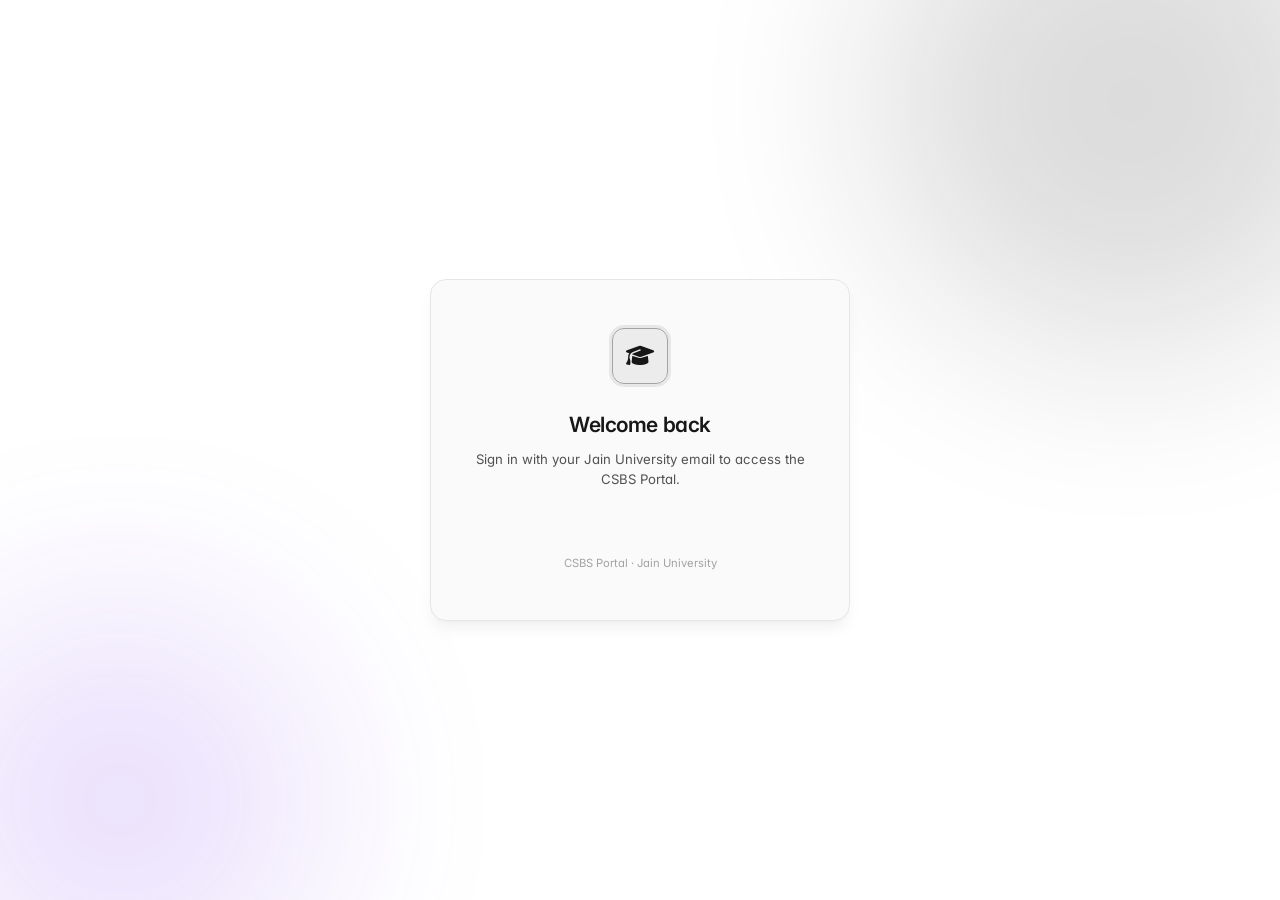
==== admin.html @ 151c1e74 "Initial commit: CSBS Portal with Sem 1, 2, 3 courses, credits, CA/internals, mark-as-done, admin pan" ====
<!DOCTYPE html>
<html lang="en" data-theme="light">
<head>
    <meta charset="UTF-8">
    <meta name="viewport" content="width=device-width, initial-scale=1.0">
    <title>Admin · CSBS Portal</title>
    <link rel="stylesheet" href="https://cdnjs.cloudflare.com/ajax/libs/font-awesome/6.4.0/css/all.min.css">
    <link href="https://fonts.googleapis.com/css2?family=Inter:wght@400;500;600;700&display=swap" rel="stylesheet">
    <link rel="icon" type="image/svg+xml" href="/static/favicon.svg">
    <link rel="stylesheet" href="/static/css/base.css">
    <link rel="stylesheet" href="/static/css/components.css">
    <script>
        if (localStorage.getItem('theme') === 'dark') document.documentElement.dataset.theme = 'dark';
    </script>
    <style>
        body { overflow: auto; background: var(--bg-0); }

        .admin-shell { display: flex; min-height: 100vh; }

        /* ── Sidebar ── */
        .a-side {
            width: 240px; flex-shrink: 0; background: var(--bg-1);
            border-right: 1px solid var(--border); padding: var(--sp-5);
            display: flex; flex-direction: column; position: sticky; top: 0; height: 100vh;
        }
        .a-brand { display: flex; align-items: center; gap: var(--sp-3); padding: var(--sp-2) var(--sp-3); margin-bottom: var(--sp-6); }
        .a-brand .logo { width: 34px; height: 34px; border-radius: var(--r-md); background: var(--accent); color: var(--bg-0);
            display: grid; place-items: center; font-size: .85rem; }
        .a-brand b { font-size: .95rem; letter-spacing: -.01em; }
        .a-nav { display: flex; flex-direction: column; gap: 2px; }
        .a-nav button {
            display: flex; align-items: center; gap: var(--sp-3); width: 100%; text-align: left;
            padding: var(--sp-3); border-radius: var(--r-sm); color: var(--text-2); font-size: .86rem; font-weight: 500;
            transition: all var(--dur-instant) var(--ease-out);
        }
        .a-nav button i { width: 18px; text-align: center; }
        .a-nav button:hover { background: var(--bg-2); color: var(--text-1); }
        .a-nav button.active { background: var(--accent); color: var(--bg-0); }
        .a-side-foot { margin-top: auto; padding-top: var(--sp-4); border-top: 1px solid var(--border); display: flex; flex-direction: column; gap: 2px; }
        .a-side-foot a, .a-side-foot button { display: flex; align-items: center; gap: var(--sp-3); padding: var(--sp-3); border-radius: var(--r-sm);
            color: var(--text-2); font-size: .82rem; font-weight: 500; width: 100%; text-align: left; transition: all var(--dur-instant); }
        .a-side-foot a:hover, .a-side-foot button:hover { background: var(--bg-2); color: var(--text-1); }

        /* ── Main ── */
        .a-main { flex: 1; min-width: 0; display: flex; flex-direction: column; }
        .a-top { height: 60px; border-bottom: 1px solid var(--border); display: flex; align-items: center; justify-content: space-between;
            padding: 0 var(--sp-8); position: sticky; top: 0; background: color-mix(in srgb, var(--bg-0) 88%, transparent); backdrop-filter: blur(8px); z-index: 20; }
        .a-top h1 { font-size: 1.05rem; font-weight: 600; letter-spacing: -.02em; display: flex; align-items: center; gap: var(--sp-3); }
        .a-who { display: flex; align-items: center; gap: var(--sp-2); font-size: .82rem; color: var(--text-2); }
        .a-who .dot { width: 7px; height: 7px; border-radius: 50%; background: var(--success); }
        .a-body { flex: 1; padding: var(--sp-8); max-width: 780px; margin: 0 auto; width: 100%; }

        .view { display: none; animation: fadeUp var(--dur-fast) var(--ease-out); }
        .view.active { display: block; }

        .lead { margin-bottom: var(--sp-6); }
        .lead h2 { font-size: 1.4rem; font-weight: 650; letter-spacing: -.03em; margin-bottom: 4px; }
        .lead p { color: var(--text-2); font-size: .9rem; }

        .a-card { background: var(--bg-1); border: 1px solid var(--border); border-radius: var(--r-lg); padding: var(--sp-6); }
        .a-card + .a-card { margin-top: var(--sp-5); }

        /* ── Fields ── */
        .field { display: flex; flex-direction: column; gap: var(--sp-2); margin-bottom: var(--sp-5); }
        .field:last-child { margin-bottom: 0; }
        .field label { font-size: .78rem; font-weight: 600; color: var(--text-2); }
        .field label .hint { font-weight: 400; color: var(--text-3); }
        .field input, .field select, .field textarea {
            padding: var(--sp-3) var(--sp-4); background: var(--bg-0); border: 1px solid var(--border);
            border-radius: var(--r-sm); color: var(--text-1); font-size: .9rem; font-family: inherit; width: 100%;
            transition: border-color var(--dur-instant), box-shadow var(--dur-instant);
        }
        .field input:focus, .field select:focus, .field textarea:focus {
            outline: none; border-color: var(--accent); box-shadow: 0 0 0 3px var(--accent-muted);
        }
        .field textarea { resize: vertical; min-height: 96px; line-height: 1.5; }
        .row2 { display: grid; grid-template-columns: 1fr 1fr; gap: var(--sp-4); }
        @media (max-width: 560px) { .row2 { grid-template-columns: 1fr; } }

        /* ── Buttons ── */
        .btn { display: inline-flex; align-items: center; justify-content: center; gap: var(--sp-2);
            padding: var(--sp-3) var(--sp-5); border-radius: var(--r-sm); font-size: .88rem; font-weight: 600;
            font-family: inherit; cursor: pointer; transition: all var(--dur-instant) var(--ease-out); }
        .btn-primary { background: var(--accent); color: var(--bg-0); width: 100%; }
        .btn-primary:hover { background: var(--accent-hover); }
        .btn-primary:active { transform: scale(.99); }
        .btn-primary:disabled { opacity: .55; cursor: not-allowed; }
        .btn-ghost { background: var(--bg-2); color: var(--text-1); }
        .btn-ghost:hover { background: var(--bg-3); }
        .btn-danger { background: var(--danger-muted); color: var(--danger); padding: var(--sp-2) var(--sp-3); font-size: .78rem; font-weight: 500; }
        .btn-danger:hover { background: color-mix(in srgb, var(--danger) 18%, transparent); }

        /* ── Segmented control ── */
        .seg { display: inline-flex; background: var(--bg-2); border-radius: var(--r-md); padding: 3px; gap: 2px; margin-bottom: var(--sp-6); flex-wrap: wrap; }
        .seg button { padding: var(--sp-2) var(--sp-4); border-radius: var(--r-sm); font-size: .82rem; font-weight: 500; color: var(--text-2); }
        .seg button:hover { color: var(--text-1); }
        .seg button.active { background: var(--bg-0); color: var(--text-1); box-shadow: var(--shadow-sm); font-weight: 600; }

        /* ── Upload mode toggle ── */
        .modeswitch { display: flex; gap: var(--sp-2); margin-bottom: var(--sp-4); }
        .modeswitch button { flex: 1; display: flex; align-items: center; justify-content: center; gap: var(--sp-2);
            padding: var(--sp-3); border: 1px solid var(--border); border-radius: var(--r-sm); font-size: .84rem; font-weight: 500; color: var(--text-2); }
        .modeswitch button.active { border-color: var(--accent); color: var(--text-1); background: var(--accent-muted); font-weight: 600; }

        /* ── Dropzone ── */
        .dropzone { border: 2px dashed var(--border-hover); border-radius: var(--r-md); padding: var(--sp-10) var(--sp-6);
            text-align: center; cursor: pointer; transition: all var(--dur-fast) var(--ease-out); background: var(--bg-0); }
        .dropzone:hover { border-color: var(--accent); background: var(--accent-muted); }
        .dropzone.drag { border-color: var(--accent); background: var(--accent-muted); transform: scale(1.005); }
        .dropzone .dz-ic { font-size: 1.8rem; color: var(--text-3); margin-bottom: var(--sp-3); }
        .dropzone.drag .dz-ic { color: var(--accent); }
        .dropzone b { font-size: .92rem; }
        .dropzone .sub { font-size: .78rem; color: var(--text-3); margin-top: 4px; }
        .dz-picked { display: flex; align-items: center; gap: var(--sp-3); padding: var(--sp-4); border: 1px solid var(--border);
            border-radius: var(--r-md); background: var(--bg-0); }
        .dz-picked .fic { width: 40px; height: 40px; border-radius: var(--r-sm); background: var(--danger-muted); color: var(--danger); display: grid; place-items: center; }
        .dz-picked .meta { flex: 1; min-width: 0; text-align: left; }
        .dz-picked .meta b { display: block; font-size: .85rem; white-space: nowrap; overflow: hidden; text-overflow: ellipsis; }
        .dz-picked .meta span { font-size: .75rem; color: var(--text-3); }

        .progress { height: 6px; background: var(--bg-3); border-radius: var(--r-full); overflow: hidden; margin-top: var(--sp-4); }
        .progress .bar { height: 100%; width: 0; background: var(--accent); border-radius: var(--r-full); transition: width .15s linear; }

        .result { margin-top: var(--sp-4); padding: var(--sp-4); border-radius: var(--r-md); border: 1px solid var(--border);
            background: var(--success-muted); display: flex; align-items: center; gap: var(--sp-3); }
        .result i.ok { color: var(--success); font-size: 1.1rem; }
        .result a { color: var(--accent); font-weight: 600; text-decoration: underline; }

        /* ── Tables / lists ── */
        .a-list { display: flex; flex-direction: column; gap: var(--sp-2); }
        .a-item { display: flex; align-items: center; gap: var(--sp-3); padding: var(--sp-3) var(--sp-4); border: 1px solid var(--border);
            border-radius: var(--r-md); background: var(--bg-0); }
        .a-item .txt { flex: 1; min-width: 0; }
        .a-item .txt b { font-size: .88rem; }
        .a-item .txt span { display: block; font-size: .76rem; color: var(--text-3); margin-top: 2px; }
        .a-group-label { font-size: .72rem; text-transform: uppercase; letter-spacing: .06em; color: var(--text-3);
            font-weight: 600; margin: var(--sp-5) 0 var(--sp-2); }
        .a-empty { text-align: center; padding: var(--sp-10); color: var(--text-3); }
        .a-empty i { font-size: 1.8rem; display: block; margin-bottom: var(--sp-3); }

        .chip { font-size: .68rem; font-weight: 600; padding: 2px 8px; border-radius: var(--r-full); background: var(--bg-2); color: var(--text-2); text-transform: capitalize; }
        .chip.urgent { background: var(--danger-muted); color: var(--danger); }

        /* topic manager */
        .topic-row { display: flex; align-items: center; gap: var(--sp-2); padding: var(--sp-2) 0; border-bottom: 1px solid var(--border); font-size: .84rem; }
        .topic-row:last-child { border-bottom: none; }
        .topic-row .tstate { width: 8px; height: 8px; border-radius: 50%; flex-shrink: 0; }
        .topic-row .tstate.has { background: var(--success); }
        .topic-row .tstate.no { background: var(--border-active); }
        .topic-row .tname { flex: 1; }
        .topic-row a { color: var(--accent); font-size: .74rem; }

        /* ── Toast ── */
        .toast-wrap { position: fixed; bottom: 24px; right: 24px; display: flex; flex-direction: column; gap: 10px; z-index: 2000; }
        .toast { display: flex; align-items: center; gap: var(--sp-3); padding: var(--sp-3) var(--sp-4); border-radius: var(--r-md);
            background: var(--bg-1); border: 1px solid var(--border); box-shadow: var(--shadow-lg); font-size: .85rem; min-width: 240px;
            animation: slideDown var(--dur-fast) var(--ease-out); }
        .toast.ok i { color: var(--success); }
        .toast.err i { color: var(--danger); }
        .toast.info i { color: var(--info); }

        /* ── Confirm modal ── */
        .backdrop { position: fixed; inset: 0; background: rgba(0,0,0,.4); display: none; place-items: center; z-index: 3000; }
        .backdrop.open { display: grid; }
        .confirm { background: var(--bg-1); border: 1px solid var(--border); border-radius: var(--r-lg); padding: var(--sp-6);
            max-width: 380px; width: calc(100% - 32px); box-shadow: var(--shadow-xl); animation: scaleIn var(--dur-fast) var(--ease-out); }
        .confirm h3 { font-size: 1rem; margin-bottom: var(--sp-2); }
        .confirm p { font-size: .86rem; color: var(--text-2); margin-bottom: var(--sp-5); line-height: 1.5; }
        .confirm .actions { display: flex; gap: var(--sp-3); justify-content: flex-end; }
        .confirm .actions .btn { width: auto; padding: var(--sp-2) var(--sp-5); }
        .confirm .del { background: var(--danger); color: #fff; }

        @media (max-width: 820px) {
            .a-side { position: fixed; left: -260px; z-index: 100; transition: left var(--dur-fast); box-shadow: var(--shadow-xl); }
            .a-side.open { left: 0; }
            .a-body { padding: var(--sp-5); }
            .menu-btn { display: inline-flex !important; }
        }
        .menu-btn { display: none; }
    </style>
</head>
<body>
    <div class="admin-shell">
        <!-- Sidebar -->
        <aside class="a-side" id="side">
            <div class="a-brand"><div class="logo"><i class="fas fa-shield-halved"></i></div><b>Admin</b></div>
            <nav class="a-nav">
                <button class="active" data-view="upload" onclick="switchView('upload')"><i class="fas fa-cloud-arrow-up"></i> Upload material</button>
                <button data-view="post" onclick="switchView('post')"><i class="fas fa-pen-nib"></i> Post update</button>
                <button data-view="manage" onclick="switchView('manage')"><i class="fas fa-list-check"></i> Manage content</button>
                <button data-view="courses" onclick="switchView('courses')"><i class="fas fa-cubes"></i> Courses &amp; topics</button>
            </nav>
            <div class="a-side-foot">
                <a href="/"><i class="fas fa-arrow-left"></i> Back to portal</a>
                <button onclick="logout()"><i class="fas fa-right-from-bracket"></i> Sign out</button>
            </div>
        </aside>

        <!-- Main -->
        <main class="a-main">
            <div class="a-top">
                <h1><button class="btn menu-btn btn-ghost" onclick="document.getElementById('side').classList.toggle('open')"><i class="fas fa-bars"></i></button> <span id="topTitle">Upload material</span></h1>
                <div class="a-who"><span class="dot"></span> <span id="whoName">Admin</span></div>
            </div>

            <div class="a-body">

                <!-- ===== UPLOAD ===== -->
                <section id="view-upload" class="view active">
                    <div class="lead"><h2>Upload material</h2><p>Attach a PDF, slide deck or link to any course topic. New topic names are created automatically.</p></div>
                    <div class="a-card">
                        <div class="row2">
                            <div class="field">
                                <label>Course</label>
                                <select id="uCourse" onchange="onCourseChange()"></select>
                            </div>
                            <div class="field">
                                <label>Topic <span class="hint">pick one or type a new name</span></label>
                                <input id="uTopic" list="uTopicList" placeholder="e.g. Unit 3: Graph Theory" autocomplete="off">
                                <datalist id="uTopicList"></datalist>
                            </div>
                        </div>

                        <div class="modeswitch">
                            <button id="mode-file" class="active" onclick="setMode('file')"><i class="fas fa-file-arrow-up"></i> Upload file</button>
                            <button id="mode-link" onclick="setMode('link')"><i class="fas fa-link"></i> Paste link</button>
                        </div>

                        <!-- File mode -->
                        <div id="fileMode">
                            <input type="file" id="fileInput" hidden accept=".pdf,.ppt,.pptx,.doc,.docx,.png,.jpg,.jpeg" onchange="onFilePicked(this.files[0])">
                            <div class="dropzone" id="dropzone" onclick="document.getElementById('fileInput').click()">
                                <div class="dz-ic"><i class="fas fa-cloud-arrow-up"></i></div>
                                <b>Drag a file here, or click to browse</b>
                                <div class="sub">PDF, PPT, DOC or image · up to 25 MB</div>
                            </div>
                            <div class="progress hidden" id="progWrap"><div class="bar" id="progBar"></div></div>
                        </div>

                        <!-- Link mode -->
                        <div id="linkMode" class="hidden">
                            <div class="field">
                                <label>Google Drive or external URL</label>
                                <input type="url" id="uLink" placeholder="https://drive.google.com/file/d/.../view">
                                <span style="font-size:.76rem;color:var(--text-3)"><i class="fas fa-circle-info"></i> Drive share links auto-convert to a clean preview.</span>
                            </div>
                        </div>

                        <div id="uResult"></div>
                        <div style="margin-top:var(--sp-5)"><button class="btn btn-primary" id="uBtn" onclick="doUpload()"><i class="fas fa-cloud-arrow-up"></i> Upload &amp; attach</button></div>
                    </div>
                </section>

                <!-- ===== POST ===== -->
                <section id="view-post" class="view">
                    <div class="lead"><h2>Post an update</h2><p>Add an assignment, project, exam or announcement.</p></div>
                    <div class="seg" id="postSeg">
                        <button class="active" onclick="setPostType('assignments', this)">Assignment</button>
                        <button onclick="setPostType('projects', this)">Project</button>
                        <button onclick="setPostType('exams', this)">Exam</button>
                        <button onclick="setPostType('announcement', this)">Announcement</button>
                    </div>
                    <div class="a-card"><div id="postFields"></div>
                        <div style="margin-top:var(--sp-5)"><button class="btn btn-primary" id="postBtn" onclick="submitPost()"><i class="fas fa-plus"></i> Publish</button></div>
                    </div>
                </section>

                <!-- ===== MANAGE ===== -->
                <section id="view-manage" class="view">
                    <div class="lead"><h2>Manage content</h2><p>Review and remove anything you've posted.</p></div>
                    <div class="seg" id="manageSeg">
                        <button class="active" onclick="setManage('assignments', this)">Assignments</button>
                        <button onclick="setManage('announcements', this)">Announcements</button>
                        <button onclick="setManage('exams', this)">Exams</button>
                        <button onclick="setManage('projects', this)">Projects</button>
                    </div>
                    <div id="manageList"><div class="a-empty"><i class="fas fa-spinner fa-spin"></i>Loading…</div></div>
                </section>

                <!-- ===== COURSES ===== -->
                <section id="view-courses" class="view">
                    <div class="lead"><h2>Courses &amp; topics</h2><p>Add a course, or expand one to manage its topics.</p></div>
                    <div class="a-card">
                        <div class="row2">
                            <div class="field"><label>Course code</label><input id="cCode" placeholder="e.g. OOP"></div>
                            <div class="field"><label>Semester</label>
                                <select id="cSem"><option>1</option><option>2</option><option>3</option><option>4</option><option>5</option><option>6</option><option>7</option><option>8</option></select>
                            </div>
                        </div>
                        <div class="field"><label>Course title</label><input id="cTitle" placeholder="e.g. Object Oriented Programming"></div>
                        <div class="row2">
                            <div class="field"><label>Credits</label><input type="number" id="cCredits" min="0" max="20" value="0" placeholder="e.g. 4"></div>
                            <div class="field"><label>CA / Internal marks <span class="hint">e.g. CIA1: 30, CIA2: 30, Attendance: 10</span></label><input id="cInternalMarks" placeholder="e.g. CIA1: 30, CIA2: 30, Attendance: 10"></div>
                        </div>
                        <div class="field"><label>Icon <span class="hint">Font Awesome class</span></label><input id="cIcon" value="fas fa-book"></div>
                        <div class="field"><label>Topics <span class="hint">one per line — optional</span></label><textarea id="cTopics" placeholder="Unit 1: Introduction&#10;Unit 2: Classes &amp; Objects"></textarea></div>
                        <button class="btn btn-primary" id="cBtn" onclick="submitCourse()"><i class="fas fa-plus"></i> Add course</button>
                    </div>
                    <div class="a-card"><div id="courseList"><div class="a-empty"><i class="fas fa-spinner fa-spin"></i>Loading…</div></div></div>
                </section>

            </div>
        </main>
    </div>

    <div class="toast-wrap" id="toasts"></div>
    <div class="backdrop" id="confirmBackdrop"><div class="confirm">
        <h3 id="cfTitle">Are you sure?</h3><p id="cfMsg"></p>
        <div class="actions"><button class="btn btn-ghost" onclick="closeConfirm(false)">Cancel</button><button class="btn del" onclick="closeConfirm(true)">Delete</button></div>
    </div></div>

    <script>
        // ── Helpers ──
        const $ = s => document.querySelector(s);
        function esc(v){ if(v==null) return ''; const d=document.createElement('div'); d.textContent=String(v); return d.innerHTML; }
        async function fetchJSON(url, opts={}){
            const res = await fetch(url, { credentials:'same-origin', ...opts });
            let data = {}; try { data = await res.json(); } catch(_){}
            if(!res.ok) throw new Error(data.error || `HTTP ${res.status}`);
            return data;
        }
        function toast(msg, type='ok'){
            const el = document.createElement('div');
            el.className = `toast ${type}`;
            const ic = type==='err'?'fa-circle-xmark':type==='info'?'fa-circle-info':'fa-circle-check';
            el.innerHTML = `<i class="fas ${ic}"></i><span>${esc(msg)}</span>`;
            $('#toasts').appendChild(el);
            setTimeout(()=>{ el.style.opacity='0'; el.style.transform='translateY(6px)'; el.style.transition='all .3s'; setTimeout(()=>el.remove(),300); }, 3800);
        }
        let _cf = null;
        function confirmDialog(msg, title='Delete this?'){
            $('#cfTitle').textContent = title; $('#cfMsg').textContent = msg;
            $('#confirmBackdrop').classList.add('open');
            return new Promise(r => { _cf = r; });
        }
        function closeConfirm(v){ $('#confirmBackdrop').classList.remove('open'); if(_cf){ _cf(v); _cf=null; } }

        // ── State ──
        let courses = [];

        // ── Init ──
        document.addEventListener('DOMContentLoaded', init);
        async function init(){
            try {
                const auth = await fetchJSON('/api/auth/check');
                if(!auth.is_admin){ location.href = '/login.html'; return; }
                $('#whoName').textContent = auth.name || auth.email || 'Admin';
            } catch(_){ location.href = '/login.html'; return; }
            await loadCourses();
            renderPostFields('assignments');
        }

        async function loadCourses(){
            try { courses = await fetchJSON('/api/modules'); } catch(e){ courses=[]; toast('Could not load courses','err'); }
            // upload course dropdown
            const sel = $('#uCourse');
            sel.innerHTML = courses.map(c=>`<option value="${esc(c.code)}">${esc(c.code)} — ${esc(c.title)}</option>`).join('');
            onCourseChange();
        }

        // ── View switching ──
        const TITLES = { upload:'Upload material', post:'Post update', manage:'Manage content', courses:'Courses & topics' };
        function switchView(v){
            document.querySelectorAll('.a-nav button').forEach(b=>b.classList.toggle('active', b.dataset.view===v));
            document.querySelectorAll('.view').forEach(s=>s.classList.remove('active'));
            $('#view-'+v).classList.add('active');
            $('#topTitle').textContent = TITLES[v];
            $('#side').classList.remove('open');
            if(v==='manage') setManage(currentManage, null);
            if(v==='courses') renderCourseList();
        }

        // ── Upload ──
        let uploadMode = 'file', pickedFile = null;
        function onCourseChange(){
            const c = courses.find(x=>x.code === $('#uCourse').value);
            $('#uTopicList').innerHTML = (c && c.topics ? c.topics : []).map(t=>`<option value="${esc(t.name)}">`).join('');
        }
        function setMode(m){
            uploadMode = m;
            $('#mode-file').classList.toggle('active', m==='file');
            $('#mode-link').classList.toggle('active', m==='link');
            $('#fileMode').classList.toggle('hidden', m!=='file');
            $('#linkMode').classList.toggle('hidden', m!=='link');
        }
        function onFilePicked(file){
            if(!file) return;
            pickedFile = file;
            const kb = file.size/1024, size = kb>1024 ? (kb/1024).toFixed(1)+' MB' : Math.round(kb)+' KB';
            $('#dropzone').innerHTML = `<div class="dz-picked"><div class="fic"><i class="fas fa-file-lines"></i></div>
                <div class="meta"><b>${esc(file.name)}</b><span>${size}</span></div>
                <button class="btn btn-ghost" onclick="event.stopPropagation();clearFile()"><i class="fas fa-xmark"></i></button></div>`;
        }
        function clearFile(){
            pickedFile = null;
            $('#fileInput').value = '';
            $('#dropzone').innerHTML = `<div class="dz-ic"><i class="fas fa-cloud-arrow-up"></i></div>
                <b>Drag a file here, or click to browse</b><div class="sub">PDF, PPT, DOC or image · up to 25 MB</div>`;
        }
        // drag & drop
        (function(){
            const dz = () => $('#dropzone');
            ['dragenter','dragover'].forEach(ev => document.addEventListener(ev, e=>{
                if(uploadMode!=='file') return; e.preventDefault();
                if(dz() && dz().contains(e.target)) dz().classList.add('drag');
            }));
            ['dragleave','drop'].forEach(ev => document.addEventListener(ev, e=>{
                if(dz()) dz().classList.remove('drag');
            }));
            document.addEventListener('drop', e=>{
                if(uploadMode!=='file') return;
                if(dz() && dz().contains(e.target)){ e.preventDefault(); if(e.dataTransfer.files.length) onFilePicked(e.dataTransfer.files[0]); }
            });
        })();

        function doUpload(){
            const subject_code = $('#uCourse').value;
            const topic_name = $('#uTopic').value.trim();
            $('#uResult').innerHTML = '';
            if(!subject_code){ toast('Pick a course first','err'); return; }
            if(!topic_name){ toast('Enter a topic name','err'); $('#uTopic').focus(); return; }

            const btn = $('#uBtn');
            if(uploadMode==='link'){
                const url = $('#uLink').value.trim();
                if(!url){ toast('Paste a link first','err'); return; }
                btn.disabled = true; btn.innerHTML = '<i class="fas fa-spinner fa-spin"></i> Saving…';
                fetchJSON('/api/link', { method:'POST', headers:{'Content-Type':'application/json'}, body: JSON.stringify({subject_code, topic_name, url}) })
                    .then(d=>{ showResult(topic_name, d.url); toast('Link attached'); $('#uLink').value=''; refreshCoursesQuiet(); })
                    .catch(e=>toast(e.message,'err'))
                    .finally(()=>{ btn.disabled=false; btn.innerHTML='<i class="fas fa-cloud-arrow-up"></i> Upload & attach'; });
                return;
            }
            // file mode → XHR for progress
            if(!pickedFile){ toast('Choose a file first','err'); return; }
            const fd = new FormData();
            fd.append('subject_code', subject_code); fd.append('topic_name', topic_name); fd.append('file', pickedFile);
            btn.disabled = true; btn.innerHTML = '<i class="fas fa-spinner fa-spin"></i> Uploading…';
            $('#progWrap').classList.remove('hidden'); $('#progBar').style.width='0%';
            const xhr = new XMLHttpRequest();
            xhr.open('POST','/api/upload'); xhr.withCredentials = true;
            xhr.upload.onprogress = e=>{ if(e.lengthComputable) $('#progBar').style.width = Math.round(e.loaded/e.total*100)+'%'; };
            xhr.onload = ()=>{
                btn.disabled=false; btn.innerHTML='<i class="fas fa-cloud-arrow-up"></i> Upload & attach';
                let d={}; try{ d=JSON.parse(xhr.responseText); }catch(_){}
                setTimeout(()=>$('#progWrap').classList.add('hidden'), 600);
                if(xhr.status>=200 && xhr.status<300 && d.success){ showResult(topic_name, d.url); toast('File uploaded'); clearFile(); refreshCoursesQuiet(); }
                else toast(d.error || 'Upload failed','err');
            };
            xhr.onerror = ()=>{ btn.disabled=false; btn.innerHTML='<i class="fas fa-cloud-arrow-up"></i> Upload & attach'; toast('Network error','err'); };
            xhr.send(fd);
        }
        function showResult(topic, url){
            $('#uResult').innerHTML = `<div class="result"><i class="fas fa-circle-check ok"></i>
                <div style="flex:1"><b style="font-size:.85rem">Attached to “${esc(topic)}”</b><br>
                <a href="${esc(url)}" target="_blank">Open file <i class="fas fa-arrow-up-right-from-square" style="font-size:.7rem"></i></a></div></div>`;
        }
        async function refreshCoursesQuiet(){ try{ courses = await fetchJSON('/api/modules'); onCourseChange(); }catch(_){} }

        // ── Post update ──
        let postType = 'assignments';
        const codeList = () => `<datalist id="codeList">${courses.map(c=>`<option value="${esc(c.code)}">`).join('')}</datalist>`;
        function setPostType(t, btn){ postType=t; document.querySelectorAll('#postSeg button').forEach(b=>b.classList.remove('active')); btn.classList.add('active'); renderPostFields(t); }
        function renderPostFields(t){
            const box = $('#postFields');
            if(t==='assignments') box.innerHTML = codeList()+`
                <div class="field"><label>Subject</label><input id="f_subject_code" list="codeList" placeholder="Course code"></div>
                <div class="field"><label>Title</label><input id="f_title" placeholder="e.g. Graph theory worksheet"></div>
                <div class="row2"><div class="field"><label>Due date</label><input type="date" id="f_date"></div>
                    <div class="field"><label>Status</label><select id="f_status"><option value="pending">Pending</option><option value="submitted">Submitted</option><option value="overdue">Overdue</option></select></div></div>
                <div class="field"><label>Note <span class="hint">optional</span></label><textarea id="f_message" placeholder="Any extra detail…"></textarea></div>`;
            else if(t==='projects') box.innerHTML = codeList()+`
                <div class="field"><label>Course</label><input id="f_course" list="codeList" placeholder="Course code"></div>
                <div class="field"><label>Title</label><input id="f_title" placeholder="Project title"></div>
                <div class="field"><label>Description</label><textarea id="f_description" placeholder="What's the project about?"></textarea></div>
                <div class="field"><label>Due date</label><input type="date" id="f_due_date"></div>`;
            else if(t==='exams') box.innerHTML = codeList()+`
                <div class="field"><label>Course</label><input id="f_course" list="codeList" placeholder="Course code"></div>
                <div class="field"><label>Type</label><select id="f_type"><option>Mid-term</option><option>Final Exam</option><option>Practical</option><option>Quiz</option><option>IA</option></select></div>
                <div class="row2"><div class="field"><label>Date</label><input type="date" id="f_date"></div>
                    <div class="field"><label>Time</label><input id="f_time" placeholder="e.g. 10:00 AM"></div></div>
                <div class="field"><label>Location</label><input id="f_location" placeholder="e.g. Room 301"></div>`;
            else box.innerHTML = `
                <div class="field"><label>Title</label><input id="f_title" placeholder="Announcement title"></div>
                <div class="field"><label>Content</label><textarea id="f_content" placeholder="Write the announcement…"></textarea></div>
                <div class="field"><label>Priority</label><select id="f_type"><option value="info">Info</option><option value="urgent">Urgent</option></select></div>`;
        }
        function submitPost(){
            const btn = $('#postBtn'); const val = id => { const el=$('#'+id); return el?el.value.trim():''; };
            let endpoint, fd = new FormData();
            if(postType==='announcement'){
                if(!val('f_title')){ toast('Title is required','err'); return; }
                endpoint='/api/announcements';
                fd.append('title', val('f_title')); fd.append('content', val('f_content')); fd.append('type', val('f_type')||'info');
            } else {
                endpoint='/api/add'; fd.append('category', postType);
                const fields = { assignments:['subject_code','title','date','status','message'], projects:['course','title','description','due_date'], exams:['course','type','date','time','location'] }[postType];
                if(!val('f_title') && !val('f_course')){ toast('Fill in the main details first','err'); return; }
                fields.forEach(f=>fd.append(f, val('f_'+f)));
            }
            btn.disabled=true; btn.innerHTML='<i class="fas fa-spinner fa-spin"></i> Publishing…';
            fetchJSON(endpoint, { method:'POST', body: fd })
                .then(()=>{ toast('Published'); renderPostFields(postType); })
                .catch(e=>toast(e.message,'err'))
                .finally(()=>{ btn.disabled=false; btn.innerHTML='<i class="fas fa-plus"></i> Publish'; });
        }

        // ── Manage ──
        let currentManage = 'assignments';
        async function setManage(cat, btn){
            currentManage = cat;
            if(btn){ document.querySelectorAll('#manageSeg button').forEach(b=>b.classList.remove('active')); btn.classList.add('active'); }
            const box = $('#manageList');
            box.innerHTML = '<div class="a-empty"><i class="fas fa-spinner fa-spin"></i>Loading…</div>';
            let items = [];
            try { items = await fetchJSON('/api/'+cat); } catch(e){ box.innerHTML = `<div class="a-empty"><i class="fas fa-triangle-exclamation"></i>${esc(e.message)}</div>`; return; }
            if(!items.length){ box.innerHTML = `<div class="a-empty"><i class="fas fa-inbox"></i>Nothing here yet.</div>`; return; }
            box.className = 'a-list';
            box.innerHTML = items.map(it=>{
                let title='', sub='';
                if(cat==='exams'){ title=`${esc(it.course||'')} · ${esc(it.type||'')}`; sub=`${esc(it.date||'')} ${it.time?'· '+esc(it.time):''}`; }
                else if(cat==='announcements'){ title=esc(it.title||''); sub=`<span class="chip ${it.type==='urgent'?'urgent':''}">${esc(it.type||'info')}</span> ${esc(it.date||'')}`; }
                else { title=esc(it.title||''); sub=`${esc(it.subject_code||it.course||'')} · ${esc(it.date||it.due_date||'')}`; }
                return `<div class="a-item"><div class="txt"><b>${title}</b><span>${sub}</span></div>
                    <button class="btn btn-danger" onclick="delEntry('${cat}','${esc(it.id)}',this)"><i class="fas fa-trash"></i> Delete</button></div>`;
            }).join('');
        }
        async function delEntry(cat, id, btn){
            if(!await confirmDialog('This permanently removes the item.')) return;
            btn.disabled=true; btn.innerHTML='<i class="fas fa-spinner fa-spin"></i>';
            try { await fetchJSON('/api/delete', { method:'POST', headers:{'Content-Type':'application/json'}, body: JSON.stringify({category:cat, id}) });
                btn.closest('.a-item').remove(); toast('Deleted');
            } catch(e){ toast(e.message,'err'); btn.disabled=false; btn.innerHTML='<i class="fas fa-trash"></i> Delete'; }
        }

        // ── Courses & topics ──
        function submitCourse(){
            const code=$('#cCode').value.trim(), title=$('#cTitle').value.trim();
            if(!code || !title){ toast('Code and title are required','err'); return; }
            const topics=$('#cTopics').value.split('\n').map(t=>t.trim()).filter(Boolean);
            const btn=$('#cBtn'); btn.disabled=true; btn.innerHTML='<i class="fas fa-spinner fa-spin"></i> Adding…';
            fetchJSON('/api/modules', { method:'POST', headers:{'Content-Type':'application/json'},
                body: JSON.stringify({ code, title, semester: parseInt($('#cSem').value), icon: $('#cIcon').value.trim()||'fas fa-book', topics, credits: parseInt($('#cCredits').value)||0, internal_marks: $('#cInternalMarks').value.trim() }) })
                .then(async ()=>{ toast('Course added'); $('#cCode').value=''; $('#cTitle').value=''; $('#cTopics').value=''; $('#cCredits').value='0'; $('#cInternalMarks').value=''; courses=await fetchJSON('/api/modules'); loadCourses(); renderCourseList(); })
                .catch(e=>toast(e.message,'err'))
                .finally(()=>{ btn.disabled=false; btn.innerHTML='<i class="fas fa-plus"></i> Add course'; });
        }
        function renderCourseList(){
            const box=$('#courseList');
            if(!courses.length){ box.innerHTML=`<div class="a-empty"><i class="fas fa-inbox"></i>No courses yet.</div>`; return; }
            const bySem={}; courses.forEach(c=>{ (bySem[c.semester||1]=bySem[c.semester||1]||[]).push(c); });
            box.innerHTML = Object.keys(bySem).sort((a,b)=>a-b).map(sem=>`<div class="a-group-label">Semester ${sem}</div>`+
                bySem[sem].map(c=>{
                    const done=(c.topics||[]).filter(t=>t.url).length, tot=(c.topics||[]).length;
                    return `<div class="a-item" style="flex-wrap:wrap">
                        <div class="txt" style="cursor:pointer" onclick="toggleTopics(${c.id})"><b>${esc(c.code)} — ${esc(c.title)}</b><span>${done}/${tot} topics have material · <i class="fas fa-chevron-down" style="font-size:.6rem"></i> manage</span></div>
                        <button class="btn btn-danger" onclick="delCourse(${c.id}, '${esc(c.code)}', this)"><i class="fas fa-trash"></i></button>
                        <div id="topics-${c.id}" class="hidden" style="flex-basis:100%;margin-top:var(--sp-3)"></div>
                    </div>`;
                }).join('')).join('');
        }
        function toggleTopics(cid){
            const el=$('#topics-'+cid); const c=courses.find(x=>x.id===cid);
            if(!el.classList.contains('hidden')){ el.classList.add('hidden'); return; }
            el.classList.remove('hidden');
            el.innerHTML = (c.topics||[]).map(t=>`<div class="topic-row"><span class="tstate ${t.url?'has':'no'}"></span>
                <span class="tname">${esc(t.name)}</span>${t.url?`<a href="${esc(t.url)}" target="_blank">view</a>`:'<span style="font-size:.72rem;color:var(--text-3)">no file</span>'}
                <button class="btn btn-danger" onclick="delTopic(${t.id}, ${cid}, this)"><i class="fas fa-xmark"></i></button></div>`).join('')
                + `<div style="display:flex;gap:var(--sp-2);margin-top:var(--sp-3)">
                    <input id="newtopic-${cid}" placeholder="Add a topic…" style="flex:1;padding:var(--sp-2) var(--sp-3);background:var(--bg-0);border:1px solid var(--border);border-radius:var(--r-sm);font-family:inherit;font-size:.82rem">
                    <button class="btn btn-ghost" onclick="addTopicTo(${cid})"><i class="fas fa-plus"></i></button></div>`;
        }
        async function addTopicTo(cid){
            const c=courses.find(x=>x.id===cid); const name=$('#newtopic-'+cid).value.trim();
            if(!name){ toast('Type a topic name','err'); return; }
            try { await fetchJSON('/api/topics', { method:'POST', headers:{'Content-Type':'application/json'}, body: JSON.stringify({subject_code:c.code, topic_name:name}) });
                toast('Topic added'); courses=await fetchJSON('/api/modules'); renderCourseList(); toggleTopics(cid);
            } catch(e){ toast(e.message,'err'); }
        }
        async function delTopic(tid, cid, btn){
            if(!await confirmDialog('Remove this topic and its link?')) return;
            try { await fetchJSON('/api/topics/'+tid, { method:'DELETE' }); toast('Topic removed');
                courses=await fetchJSON('/api/modules'); onCourseChange(); renderCourseList(); toggleTopics(cid);
            } catch(e){ toast(e.message,'err'); }
        }
        async function delCourse(id, code, btn){
            if(!await confirmDialog(`Delete “${code}” and all its topics?`, 'Delete course')) return;
            try { await fetchJSON('/api/modules/'+id, { method:'DELETE' }); toast('Course deleted');
                courses=await fetchJSON('/api/modules'); loadCourses(); renderCourseList();
            } catch(e){ toast(e.message,'err'); }
        }

        // ── Session ──
        function logout(){ fetch('/api/auth/logout', {method:'POST', credentials:'same-origin'}).finally(()=>location.href='/login.html'); }
    </script>
</body>
</html>
---- static/css/base.css ----
/* ============================================================
   CSBS Portal — Base Design System
   Apple/Vercel-inspired: ultra-clean, light-first, sharp typography
   ============================================================ */

/* ── Fonts ───────────────────────────────────────────────── */
@import url('https://fonts.googleapis.com/css2?family=Inter:wght@350;400;500;550;600;700&family=JetBrains+Mono:wght@400;500&display=swap');

/* ── Design Tokens ───────────────────────────────────────── */
:root {
    /* Spacing scale */
    --sp-1: 4px;  --sp-2: 8px;  --sp-3: 12px; --sp-4: 16px;
    --sp-5: 20px; --sp-6: 24px; --sp-8: 32px; --sp-10: 40px;
    --sp-12: 48px; --sp-16: 64px;

    /* Radius */
    --r-xs: 4px; --r-sm: 8px; --r-md: 12px; --r-lg: 16px; --r-xl: 20px; --r-full: 999px;

    /* Timing */
    --dur-instant: 120ms; --dur-fast: 200ms; --dur-normal: 300ms;
    --ease-out: cubic-bezier(0.16, 1, 0.3, 1);
    --ease-spring: cubic-bezier(0.34, 1.56, 0.64, 1);

    /* Typography */
    --font: 'Inter', -apple-system, BlinkMacSystemFont, 'Segoe UI', system-ui, sans-serif;
    --font-mono: 'JetBrains Mono', 'SF Mono', 'Fira Code', monospace;
}

/* ── Light Theme (Default) ───────────────────────────────── */
[data-theme="light"], :root {
    --bg-0: #FFFFFF;
    --bg-1: #FAFAFA;
    --bg-2: #F5F5F5;
    --bg-3: #EEEEEE;

    --text-1: #171717;
    --text-2: #525252;
    --text-3: #A3A3A3;

    --border: #E5E5E5;
    --border-hover: #D4D4D4;
    --border-active: #A3A3A3;

    --accent: #171717;
    --accent-hover: #404040;
    --accent-muted: rgba(23, 23, 23, 0.06);
    --accent-glow: 0 0 0 3px rgba(23, 23, 23, 0.08);

    --violet: #7C3AED;
    --violet-muted: rgba(124, 58, 237, 0.08);

    --success: #16A34A;
    --success-muted: rgba(22, 163, 74, 0.08);
    --warning: #D97706;
    --warning-muted: rgba(217, 119, 6, 0.08);
    --danger: #DC2626;
    --danger-muted: rgba(220, 38, 38, 0.08);
    --info: #2563EB;
    --info-muted: rgba(37, 99, 235, 0.08);

    --shadow-xs: 0 1px 2px rgba(0,0,0,0.04);
    --shadow-sm: 0 1px 3px rgba(0,0,0,0.06), 0 1px 2px rgba(0,0,0,0.04);
    --shadow-md: 0 4px 6px -1px rgba(0,0,0,0.06), 0 2px 4px -2px rgba(0,0,0,0.04);
    --shadow-lg: 0 10px 15px -3px rgba(0,0,0,0.06), 0 4px 6px -4px rgba(0,0,0,0.04);
    --shadow-xl: 0 20px 25px -5px rgba(0,0,0,0.08), 0 8px 10px -6px rgba(0,0,0,0.04);
}

/* ── Dark Theme ──────────────────────────────────────────── */
[data-theme="dark"] {
    --bg-0: #0A0A0A;
    --bg-1: #141414;
    --bg-2: #1C1C1C;
    --bg-3: #262626;

    --text-1: #FAFAFA;
    --text-2: #A3A3A3;
    --text-3: #636363;

    --border: #262626;
    --border-hover: #363636;
    --border-active: #525252;

    --accent: #FAFAFA;
    --accent-hover: #E5E5E5;
    --accent-muted: rgba(250, 250, 250, 0.06);
    --accent-glow: 0 0 0 3px rgba(250, 250, 250, 0.08);

    --violet: #A78BFA;
    --violet-muted: rgba(167, 139, 250, 0.12);

    --success: #22C55E;
    --success-muted: rgba(34, 197, 94, 0.12);
    --warning: #F59E0B;
    --warning-muted: rgba(245, 158, 11, 0.12);
    --danger: #EF4444;
    --danger-muted: rgba(239, 68, 68, 0.12);
    --info: #3B82F6;
    --info-muted: rgba(59, 130, 246, 0.12);

    --shadow-xs: 0 1px 2px rgba(0,0,0,0.3);
    --shadow-sm: 0 1px 3px rgba(0,0,0,0.4);
    --shadow-md: 0 4px 6px rgba(0,0,0,0.4);
    --shadow-lg: 0 10px 15px rgba(0,0,0,0.4);
    --shadow-xl: 0 20px 25px rgba(0,0,0,0.5);
}

/* ── Reset & Base ────────────────────────────────────────── */
*, *::before, *::after { margin: 0; padding: 0; box-sizing: border-box; }

html {
    font-family: var(--font);
    font-size: 15px;
    line-height: 1.6;
    -webkit-font-smoothing: antialiased;
    -moz-osx-font-smoothing: grayscale;
    text-rendering: optimizeLegibility;
    font-feature-settings: 'cv11', 'ss01';
}

body {
    background: var(--bg-0);
    color: var(--text-1);
    min-height: 100vh;
    overflow: hidden;
    transition: background var(--dur-normal) ease, color var(--dur-normal) ease;
}

a { color: inherit; text-decoration: none; }
button { border: none; background: none; cursor: pointer; font-family: inherit; color: inherit; }
input, select, textarea { font-family: inherit; }
img { max-width: 100%; }
ul, ol { list-style: none; }

::selection {
    background: var(--accent);
    color: var(--bg-0);
}

/* Scrollbar */
::-webkit-scrollbar { width: 6px; height: 6px; }
::-webkit-scrollbar-track { background: transparent; }
::-webkit-scrollbar-thumb { background: var(--border-hover); border-radius: var(--r-full); }
::-webkit-scrollbar-thumb:hover { background: var(--text-3); }

/* ── Animations ──────────────────────────────────────────── */
@keyframes fadeUp {
    from { opacity: 0; transform: translateY(8px); }
    to { opacity: 1; transform: translateY(0); }
}

@keyframes fadeOut {
    from { opacity: 1; }
    to { opacity: 0; }
}

@keyframes fadeIn {
    from { opacity: 0; }
    to { opacity: 1; }
}

@keyframes shimmer {
    0% { background-position: -200% 0; }
    100% { background-position: 200% 0; }
}

@keyframes slideDown {
    from { opacity: 0; transform: translateY(-4px); }
    to { opacity: 1; transform: translateY(0); }
}

@keyframes scaleIn {
    from { opacity: 0; transform: scale(0.97); }
    to { opacity: 1; transform: scale(1); }
}

/* ── Utility Classes ─────────────────────────────────────── */
.flex { display: flex; }
.flex-col { display: flex; flex-direction: column; }
.items-center { align-items: center; }
.justify-between { justify-content: space-between; }
.gap-2 { gap: var(--sp-2); }
.gap-3 { gap: var(--sp-3); }
.gap-4 { gap: var(--sp-4); }
.mb-2 { margin-bottom: var(--sp-2); }
.mb-4 { margin-bottom: var(--sp-4); }
.mb-6 { margin-bottom: var(--sp-6); }
.mt-6 { margin-top: var(--sp-6); }
.hidden { display: none !important; }

.text-caption {
    font-size: 0.8rem;
    color: var(--text-2);
    line-height: 1.5;
}

.text-mono {
    font-family: var(--font-mono);
    font-size: 0.82rem;
    letter-spacing: -0.01em;
}

.text-success { color: var(--success) !important; }
.text-warning { color: var(--warning) !important; }
.text-danger { color: var(--danger) !important; }
---- static/css/components.css ----
/* ============================================================
   CSBS Portal — Component Library
   Apple/Vercel-inspired: clean cards, subtle borders, premium feel
   ============================================================ */

/* ── App Shell ───────────────────────────────────────────── */
#app-shell {
    display: flex;
    height: 100vh;
    width: 100%;
    overflow: hidden;
}

/* ── Sidebar ─────────────────────────────────────────────── */
.sidebar {
    width: 220px;
    background: var(--bg-0);
    border-right: 1px solid var(--border);
    display: flex;
    flex-direction: column;
    flex-shrink: 0;
    position: fixed;
    top: 0;
    left: 0;
    bottom: 0;
    z-index: 100;
    transition: transform var(--dur-normal) var(--ease-out);
}

.sidebar-brand {
    display: flex;
    align-items: center;
    gap: var(--sp-3);
    padding: var(--sp-5) var(--sp-5) var(--sp-4);
}

.sidebar-logo {
    width: 32px; height: 32px;
    background: var(--text-1);
    border-radius: var(--r-sm);
    display: flex;
    align-items: center;
    justify-content: center;
    color: var(--bg-0);
    font-size: 0.85rem;
}

.sidebar-title {
    font-size: 0.88rem;
    font-weight: 650;
    letter-spacing: -0.02em;
}

.sidebar-nav {
    flex: 1;
    padding: var(--sp-2) var(--sp-3);
    display: flex;
    flex-direction: column;
    gap: 2px;
    overflow-y: auto;
}

.sidebar-item {
    display: flex;
    align-items: center;
    gap: var(--sp-3);
    padding: var(--sp-2) var(--sp-3);
    border-radius: var(--r-sm);
    font-size: 0.82rem;
    font-weight: 450;
    color: var(--text-2);
    transition: all var(--dur-instant) ease;
    width: 100%;
    text-align: left;
}

.sidebar-item i {
    width: 18px;
    font-size: 0.82rem;
    text-align: center;
    opacity: 0.7;
}

.sidebar-item:hover {
    background: var(--bg-2);
    color: var(--text-1);
}

.sidebar-item.active {
    background: var(--bg-2);
    color: var(--text-1);
    font-weight: 550;
}

.sidebar-item.active i { opacity: 1; }

.sidebar-bottom {
    padding: var(--sp-3);
    border-top: 1px solid var(--border);
    display: flex;
    flex-direction: column;
    gap: 2px;
}

.sidebar-user {
    display: flex;
    align-items: center;
    gap: var(--sp-3);
    padding: var(--sp-3);
    margin-top: var(--sp-2);
}

.sidebar-avatar {
    width: 28px; height: 28px;
    border-radius: var(--r-full);
    background: var(--bg-3);
    display: flex;
    align-items: center;
    justify-content: center;
    font-size: 0.65rem;
    font-weight: 600;
    color: var(--text-2);
    letter-spacing: 0.02em;
}

.sidebar-user-name {
    font-size: 0.78rem;
    font-weight: 500;
    color: var(--text-2);
}

/* ── Main Area ───────────────────────────────────────────── */
.main-area {
    flex: 1;
    display: flex;
    flex-direction: column;
    margin-left: 220px;
    min-width: 0;
}

/* ── Header ──────────────────────────────────────────────── */
.main-header {
    height: 52px;
    border-bottom: 1px solid var(--border);
    display: flex;
    align-items: center;
    justify-content: space-between;
    padding: 0 var(--sp-6);
    background: var(--bg-0);
    flex-shrink: 0;
    position: sticky;
    top: 0;
    z-index: 50;
}

.main-header-left {
    display: flex;
    align-items: center;
    gap: var(--sp-3);
}

.main-header h1,
.main-header #page-title {
    font-size: 0.88rem;
    font-weight: 600;
    letter-spacing: -0.01em;
    display: flex;
    align-items: center;
    gap: var(--sp-2);
}

.main-header h1 i,
.main-header #page-title i {
    font-size: 0.8rem;
    color: var(--text-3);
}

.main-header-actions {
    display: flex;
    align-items: center;
    gap: var(--sp-2);
}

/* ── Content Scroll ──────────────────────────────────────── */
.main-scroll {
    flex: 1;
    overflow-y: auto;
    overflow-x: hidden;
}

.main-content {
    max-width: 960px;
    margin: 0 auto;
    padding: var(--sp-8) var(--sp-6);
}

/* ── Buttons ─────────────────────────────────────────────── */
.btn-icon {
    width: 32px; height: 32px;
    display: flex;
    align-items: center;
    justify-content: center;
    border-radius: var(--r-sm);
    color: var(--text-2);
    transition: all var(--dur-instant) ease;
    font-size: 0.82rem;
    flex-shrink: 0;
}

.btn-icon:hover { background: var(--bg-2); color: var(--text-1); }

.btn-ghost {
    display: inline-flex;
    align-items: center;
    gap: var(--sp-2);
    padding: var(--sp-1) var(--sp-3);
    border-radius: var(--r-sm);
    font-size: 0.8rem;
    font-weight: 500;
    color: var(--text-2);
    transition: all var(--dur-instant) ease;
}

.btn-ghost:hover { background: var(--bg-2); color: var(--text-1); }

/* ── Cards ───────────────────────────────────────────────── */
.card {
    background: var(--bg-0);
    border: 1px solid var(--border);
    border-radius: var(--r-md);
    padding: var(--sp-5);
    transition: border-color var(--dur-instant) ease, box-shadow var(--dur-instant) ease;
}

.card:hover {
    border-color: var(--border-hover);
}

.card-accent {
    border-left: 3px solid var(--info);
}

.card-danger {
    border-left: 3px solid var(--danger);
}

/* ── Mark-as-done button (student) ──────────────────────── */
.btn-mark-done {
    display: inline-flex;
    align-items: center;
    gap: 6px;
    margin-top: var(--sp-3);
    padding: 6px 14px;
    font-size: 0.8rem;
    font-weight: 500;
    color: var(--text-3);
    background: var(--bg-1);
    border: 1px solid var(--border);
    border-radius: var(--r-sm);
    cursor: pointer;
    transition: all var(--dur-instant) ease;
}
.btn-mark-done:hover {
    border-color: var(--border-hover);
    color: var(--text-1);
    background: var(--bg-2, var(--bg-1));
}
.btn-mark-done.marked {
    color: var(--success, #16a34a);
    border-color: var(--success, #16a34a);
    background: rgba(22, 163, 74, 0.08);
}
.btn-mark-done.marked:hover {
    background: rgba(22, 163, 74, 0.14);
}

.card-done {
    opacity: 0.65;
    border-left: 3px solid var(--success, #16a34a);
}
.card-done h3 {
    text-decoration: line-through;
    text-decoration-color: var(--text-3);
}

/* ── Stat Cards ──────────────────────────────────────────── */
.stat-card {
    background: var(--bg-0);
    border: 1px solid var(--border);
    border-radius: var(--r-md);
    padding: var(--sp-5);
    display: flex;
    flex-direction: column;
    gap: var(--sp-1);
    transition: border-color var(--dur-instant) ease;
}

.stat-card:hover { border-color: var(--border-hover); }

.stat-label {
    font-size: 0.75rem;
    font-weight: 500;
    color: var(--text-3);
    text-transform: uppercase;
    letter-spacing: 0.04em;
}

.stat-value {
    font-size: 1.8rem;
    font-weight: 700;
    letter-spacing: -0.03em;
    line-height: 1.1;
}

.stat-sub {
    font-size: 0.78rem;
    color: var(--text-2);
    display: flex;
    align-items: center;
    gap: var(--sp-2);
}

/* ── Grids ───────────────────────────────────────────────── */
.grid-2 { display: grid; grid-template-columns: repeat(2, 1fr); gap: var(--sp-4); }
.grid-3 { display: grid; grid-template-columns: repeat(3, 1fr); gap: var(--sp-4); }
.grid-4 { display: grid; grid-template-columns: repeat(4, 1fr); gap: var(--sp-4); }
.grid-auto { display: grid; grid-template-columns: repeat(auto-fill, minmax(300px, 1fr)); gap: var(--sp-4); }

@media (max-width: 900px) { .grid-4 { grid-template-columns: repeat(2, 1fr); } }
@media (max-width: 640px) {
    .grid-2, .grid-3, .grid-4 { grid-template-columns: 1fr; }
    .grid-auto { grid-template-columns: 1fr; }
}

/* ── Badges ──────────────────────────────────────────────── */
.badge {
    display: inline-flex;
    align-items: center;
    padding: 2px 8px;
    border-radius: var(--r-full);
    font-size: 0.7rem;
    font-weight: 550;
    letter-spacing: 0.01em;
}

.badge-accent { background: var(--accent-muted); color: var(--text-1); }
.badge-success { background: var(--success-muted); color: var(--success); }
.badge-warning { background: var(--warning-muted); color: var(--warning); }
.badge-danger { background: var(--danger-muted); color: var(--danger); }
.badge-muted { background: var(--bg-2); color: var(--text-2); }

/* ── Filter Pills ────────────────────────────────────────── */
.filter-bar {
    display: flex;
    gap: var(--sp-1);
    margin-bottom: var(--sp-6);
    flex-wrap: wrap;
}

.filter-pill {
    padding: var(--sp-2) var(--sp-4);
    border-radius: var(--r-full);
    font-size: 0.78rem;
    font-weight: 500;
    color: var(--text-2);
    background: transparent;
    border: 1px solid var(--border);
    transition: all var(--dur-instant) ease;
    display: inline-flex;
    align-items: center;
    gap: var(--sp-2);
}

.filter-pill:hover {
    background: var(--bg-2);
    color: var(--text-1);
    border-color: var(--border-hover);
}

.filter-pill.active {
    background: var(--text-1);
    color: var(--bg-0);
    border-color: var(--text-1);
}

/* ── Section Headers ─────────────────────────────────────── */
.section-header {
    display: flex;
    align-items: center;
    justify-content: space-between;
    margin-bottom: var(--sp-5);
    flex-wrap: wrap;
    gap: var(--sp-3);
}

.section-title {
    font-size: 1.1rem;
    font-weight: 650;
    letter-spacing: -0.02em;
}

/* ── Greeting ────────────────────────────────────────────── */
.greeting {
    margin-bottom: var(--sp-8);
}

.greeting h2 {
    font-size: 1.5rem;
    font-weight: 700;
    letter-spacing: -0.03em;
    margin-bottom: var(--sp-1);
}

.greeting p {
    color: var(--text-2);
    font-size: 0.88rem;
}

.fade-up {
    animation: fadeUp var(--dur-fast) var(--ease-out) forwards;
}

.stagger > *:nth-child(1) { animation-delay: 0ms; }
.stagger > *:nth-child(2) { animation-delay: 40ms; }
.stagger > *:nth-child(3) { animation-delay: 80ms; }
.stagger > *:nth-child(4) { animation-delay: 120ms; }
.stagger > *:nth-child(5) { animation-delay: 160ms; }
.stagger > *:nth-child(6) { animation-delay: 200ms; }

/* ── Priority Strip ──────────────────────────────────────── */
.priority-strip {
    display: flex;
    flex-direction: column;
    gap: var(--sp-3);
    margin-bottom: var(--sp-6);
}

.priority-item {
    display: flex;
    align-items: center;
    gap: var(--sp-3);
    padding: var(--sp-3) var(--sp-4);
    border-radius: var(--r-sm);
    font-size: 0.82rem;
    font-weight: 500;
    background: var(--bg-1);
    border: 1px solid var(--border);
    cursor: pointer;
    transition: all var(--dur-instant) ease;
}

.priority-item:hover {
    background: var(--bg-2);
    border-color: var(--border-hover);
}

.priority-item.warning { border-left: 3px solid var(--warning); }
.priority-item.urgent { border-left: 3px solid var(--danger); }
.priority-item.info { border-left: 3px solid var(--info); }

/* ── Tables ──────────────────────────────────────────────── */
.table-wrap {
    overflow-x: auto;
    border: 1px solid var(--border);
    border-radius: var(--r-md);
}

.table {
    width: 100%;
    border-collapse: collapse;
    font-size: 0.82rem;
}

.table th {
    text-align: left;
    padding: var(--sp-3) var(--sp-4);
    font-weight: 550;
    font-size: 0.75rem;
    text-transform: uppercase;
    letter-spacing: 0.04em;
    color: var(--text-3);
    background: var(--bg-1);
    border-bottom: 1px solid var(--border);
}

.table td {
    padding: var(--sp-3) var(--sp-4);
    border-bottom: 1px solid var(--border);
    color: var(--text-1);
}

.table tr:last-child td { border-bottom: none; }

.table tr:hover td { background: var(--bg-1); }

/* Timetable special cells */
.day-header { font-weight: 600; background: var(--bg-1) !important; }
.break-cell { color: var(--text-3); font-style: italic; }
.lunch-cell { color: var(--text-3); font-style: italic; }
.subject-cell { font-weight: 500; }

/* ── Timeline ────────────────────────────────────────────── */
.timeline {
    display: flex;
    flex-direction: column;
    gap: var(--sp-2);
}

.timeline-slot {
    display: flex;
    align-items: center;
    gap: var(--sp-4);
    padding: var(--sp-3) var(--sp-4);
    border-radius: var(--r-sm);
    font-size: 0.82rem;
    border: 1px solid transparent;
    transition: background var(--dur-instant) ease;
}

.timeline-slot .time {
    font-family: var(--font-mono);
    font-size: 0.75rem;
    color: var(--text-3);
    min-width: 80px;
    flex-shrink: 0;
}

.timeline-slot .subject { font-weight: 500; }
.timeline-slot.break { color: var(--text-3); }
.timeline-slot.now {
    background: var(--accent-muted);
    border-color: var(--border-hover);
    font-weight: 600;
}

/* ── Calendar ────────────────────────────────────────────── */
.cal-container {
    background: var(--bg-0);
    border: 1px solid var(--border);
    border-radius: var(--r-md);
    padding: var(--sp-5);
}

.cal-nav {
    display: flex;
    align-items: center;
    gap: var(--sp-3);
    margin-bottom: var(--sp-4);
}

.cal-month-label {
    font-size: 0.95rem;
    font-weight: 600;
    letter-spacing: -0.01em;
    min-width: 140px;
    text-align: center;
}

.cal-weekdays {
    display: grid;
    grid-template-columns: repeat(7, 1fr);
    text-align: center;
    font-size: 0.7rem;
    font-weight: 550;
    color: var(--text-3);
    text-transform: uppercase;
    letter-spacing: 0.04em;
    padding-bottom: var(--sp-2);
    border-bottom: 1px solid var(--border);
    margin-bottom: var(--sp-2);
}

.cal-grid {
    display: grid;
    grid-template-columns: repeat(7, 1fr);
    gap: 1px;
}

.cal-day {
    aspect-ratio: 1;
    display: flex;
    flex-direction: column;
    align-items: center;
    justify-content: flex-start;
    padding: var(--sp-1);
    border-radius: var(--r-sm);
    cursor: pointer;
    transition: background var(--dur-instant) ease;
    min-height: 60px;
    overflow: hidden;
}

.cal-day:hover { background: var(--bg-2); }
.cal-day.other-month { opacity: 0.3; }
.cal-day.today .cal-day-num {
    background: var(--text-1);
    color: var(--bg-0);
    border-radius: var(--r-full);
    width: 24px; height: 24px;
    display: flex;
    align-items: center;
    justify-content: center;
}
.cal-day.selected { background: var(--accent-muted); }

.cal-day-num {
    font-size: 0.78rem;
    font-weight: 500;
    margin-bottom: 2px;
}

.cal-event-dot {
    font-size: 0.55rem;
    font-weight: 500;
    padding: 1px 4px;
    border-radius: 3px;
    line-height: 1.4;
    white-space: nowrap;
    overflow: hidden;
    text-overflow: ellipsis;
    max-width: 100%;
}

.cal-event-dot.exam { background: var(--danger-muted); color: var(--danger); }
.cal-event-dot.assignment { background: var(--warning-muted); color: var(--warning); }

.cal-legend {
    display: flex;
    gap: var(--sp-4);
    margin-top: var(--sp-4);
    font-size: 0.75rem;
    color: var(--text-2);
    align-items: center;
}

.cal-legend-dot {
    width: 8px; height: 8px;
    border-radius: var(--r-full);
    display: inline-block;
    margin-right: var(--sp-1);
}

.cal-events-panel {
    margin-top: var(--sp-4);
    background: var(--bg-1);
    border: 1px solid var(--border);
    border-radius: var(--r-md);
    min-height: 60px;
}

.cal-panel-date {
    font-size: 0.82rem;
    font-weight: 600;
    padding: var(--sp-3) var(--sp-4);
    border-bottom: 1px solid var(--border);
}

.cal-events-list {
    padding: var(--sp-3);
    display: flex;
    flex-direction: column;
    gap: var(--sp-2);
}

.cal-event-item {
    display: flex;
    align-items: center;
    gap: var(--sp-3);
    padding: var(--sp-3);
    border-radius: var(--r-sm);
    background: var(--bg-0);
    border: 1px solid var(--border);
}

.event-icon {
    width: 32px; height: 32px;
    border-radius: var(--r-sm);
    display: flex;
    align-items: center;
    justify-content: center;
    font-size: 0.8rem;
    flex-shrink: 0;
}

.event-icon.exam { background: var(--danger-muted); color: var(--danger); }
.event-icon.assignment { background: var(--warning-muted); color: var(--warning); }

.event-info { flex: 1; min-width: 0; }
.event-title { font-size: 0.82rem; font-weight: 550; }
.event-meta { font-size: 0.72rem; color: var(--text-3); }

/* ── Semester Dropdown ───────────────────────────────────── */
.sem-dropdown { position: relative; }

.sem-trigger {
    display: flex;
    align-items: center;
    gap: var(--sp-2);
    padding: var(--sp-2) var(--sp-3);
    border: 1px solid var(--border);
    border-radius: var(--r-sm);
    font-size: 0.82rem;
    font-weight: 500;
    background: var(--bg-0);
    cursor: pointer;
    transition: all var(--dur-instant) ease;
}

.sem-trigger:hover { border-color: var(--border-hover); }

.sem-arrow {
    font-size: 0.6rem;
    transition: transform var(--dur-instant) ease;
}

.sem-dropdown.open .sem-arrow { transform: rotate(180deg); }

.sem-menu {
    position: absolute;
    top: calc(100% + 4px);
    right: 0;
    background: var(--bg-0);
    border: 1px solid var(--border);
    border-radius: var(--r-md);
    padding: var(--sp-1);
    box-shadow: var(--shadow-lg);
    z-index: 40;
    display: none;
    min-width: 120px;
    animation: slideDown var(--dur-fast) var(--ease-out);
}

.sem-dropdown.open .sem-menu { display: block; }

.sem-option {
    display: block;
    width: 100%;
    padding: var(--sp-2) var(--sp-3);
    text-align: left;
    font-size: 0.82rem;
    border-radius: var(--r-xs);
    color: var(--text-2);
    transition: all var(--dur-instant) ease;
}

.sem-option:hover { background: var(--bg-2); color: var(--text-1); }
.sem-option.active { background: var(--accent-muted); color: var(--text-1); font-weight: 550; }

/* ── Modals ──────────────────────────────────────────────── */
.modal-backdrop {
    position: fixed;
    inset: 0;
    background: rgba(0, 0, 0, 0.4);
    backdrop-filter: blur(4px);
    z-index: 200;
    display: flex;
    align-items: flex-start;
    justify-content: center;
    padding-top: 15vh;
    opacity: 0;
    pointer-events: none;
    transition: opacity var(--dur-fast) ease;
}

.modal-backdrop.open {
    opacity: 1;
    pointer-events: all;
}

.modal-content {
    background: var(--bg-0);
    border: 1px solid var(--border);
    border-radius: var(--r-lg);
    width: 90%;
    box-shadow: var(--shadow-xl);
    animation: scaleIn var(--dur-fast) var(--ease-out);
    overflow: hidden;
}

.modal-header {
    display: flex;
    align-items: center;
    justify-content: space-between;
    padding: var(--sp-5) var(--sp-6);
    border-bottom: 1px solid var(--border);
}

.modal-header h2 {
    font-size: 1rem;
    font-weight: 600;
}

.modal-body {
    padding: var(--sp-5) var(--sp-6);
    max-height: 60vh;
    overflow-y: auto;
}

/* ── Command Palette ─────────────────────────────────────── */
.cmd-input {
    width: 100%;
    padding: var(--sp-4) var(--sp-5);
    background: var(--bg-0);
    border: none;
    border-bottom: 1px solid var(--border);
    font-size: 0.95rem;
    color: var(--text-1);
    outline: none;
    font-family: inherit;
}

.cmd-input::placeholder { color: var(--text-3); }

.cmd-results {
    max-height: 320px;
    overflow-y: auto;
    padding: var(--sp-2);
}

.cmd-section {
    font-size: 0.7rem;
    font-weight: 550;
    text-transform: uppercase;
    letter-spacing: 0.05em;
    color: var(--text-3);
    padding: var(--sp-3) var(--sp-3) var(--sp-1);
}

.cmd-item {
    display: flex;
    align-items: center;
    gap: var(--sp-3);
    padding: var(--sp-3);
    border-radius: var(--r-sm);
    font-size: 0.85rem;
    color: var(--text-2);
    cursor: pointer;
    transition: all var(--dur-instant) ease;
}

.cmd-item:hover {
    background: var(--bg-2);
    color: var(--text-1);
}

.cmd-item i {
    width: 18px;
    text-align: center;
    font-size: 0.82rem;
    opacity: 0.6;
}

/* ── Toast ───────────────────────────────────────────────── */
.toast-container {
    position: fixed;
    bottom: var(--sp-6);
    right: var(--sp-6);
    z-index: 500;
    display: flex;
    flex-direction: column-reverse;
    gap: var(--sp-3);
    pointer-events: none;
}

.toast {
    display: flex;
    align-items: center;
    gap: var(--sp-3);
    padding: var(--sp-3) var(--sp-5);
    background: var(--text-1);
    color: var(--bg-0);
    border-radius: var(--r-sm);
    font-size: 0.82rem;
    font-weight: 500;
    box-shadow: var(--shadow-lg);
    pointer-events: all;
    animation: slideDown var(--dur-fast) var(--ease-out);
    position: relative;
    overflow: hidden;
}

.toast.dismissing {
    animation: fadeOut var(--dur-fast) ease forwards;
}

.toast-progress {
    position: absolute;
    bottom: 0;
    left: 0;
    height: 2px;
    background: rgba(255,255,255,0.3);
    animation: toastProgress 4s linear forwards;
}

@keyframes toastProgress {
    from { width: 100%; }
    to { width: 0; }
}

/* ── Search ──────────────────────────────────────────────── */
.search-wrap {
    position: relative;
    display: flex;
    align-items: center;
}

.search-wrap i {
    position: absolute;
    left: var(--sp-3);
    color: var(--text-3);
    font-size: 0.82rem;
    pointer-events: none;
}

.search-input {
    width: 100%;
    padding: var(--sp-2) var(--sp-4) var(--sp-2) var(--sp-8);
    background: var(--bg-1);
    border: 1px solid var(--border);
    border-radius: var(--r-sm);
    color: var(--text-1);
    font-size: 0.82rem;
    outline: none;
    transition: all var(--dur-instant) ease;
}

.search-input:focus {
    border-color: var(--text-3);
    box-shadow: 0 0 0 3px var(--accent-muted);
}

.search-input::placeholder { color: var(--text-3); }

/* ── Empty States ────────────────────────────────────────── */
.empty-state {
    text-align: center;
    padding: var(--sp-16) var(--sp-8);
    color: var(--text-3);
}

.empty-state i {
    font-size: 2rem;
    margin-bottom: var(--sp-4);
    display: block;
    opacity: 0.4;
}

.empty-state h3 {
    font-size: 0.95rem;
    font-weight: 600;
    color: var(--text-2);
    margin-bottom: var(--sp-2);
}

.empty-state p {
    font-size: 0.82rem;
    color: var(--text-3);
}

/* ── Live Panel (Right) ──────────────────────────────────── */
.live-panel {
    width: 260px;
    border-left: 1px solid var(--border);
    background: var(--bg-0);
    position: fixed;
    top: 0;
    right: 0;
    bottom: 0;
    z-index: 30;
    display: flex;
    flex-direction: column;
}

.live-panel-header {
    display: flex;
    align-items: center;
    justify-content: space-between;
    padding: var(--sp-4) var(--sp-4);
    border-bottom: 1px solid var(--border);
    height: 52px;
}

.live-panel-header h3 {
    font-size: 0.85rem;
    font-weight: 600;
}

.live-panel-scroll {
    flex: 1;
    overflow-y: auto;
    padding: var(--sp-4);
}

/* ── Skeleton Loading ────────────────────────────────────── */
.skeleton {
    background: linear-gradient(90deg, var(--bg-2) 25%, var(--bg-3) 50%, var(--bg-2) 75%);
    background-size: 200% 100%;
    animation: shimmer 1.5s infinite;
    border-radius: var(--r-sm);
}

.skeleton-title { height: 24px; width: 120px; }
.skeleton-text { height: 14px; width: 100%; margin-bottom: var(--sp-2); }

/* ── Responsive ──────────────────────────────────────────── */
@media (max-width: 1200px) {
    .live-panel { display: none; }
}

@media (max-width: 768px) {
    .sidebar {
        transform: translateX(-100%);
        box-shadow: none;
    }

    .sidebar.mobile-open {
        transform: translateX(0);
        box-shadow: var(--shadow-xl);
    }

    .main-area {
        margin-left: 0;
    }

    .main-content {
        padding: var(--sp-5) var(--sp-4);
    }

    .main-header {
        padding: 0 var(--sp-4);
    }

    .greeting h2 {
        font-size: 1.2rem;
    }
}
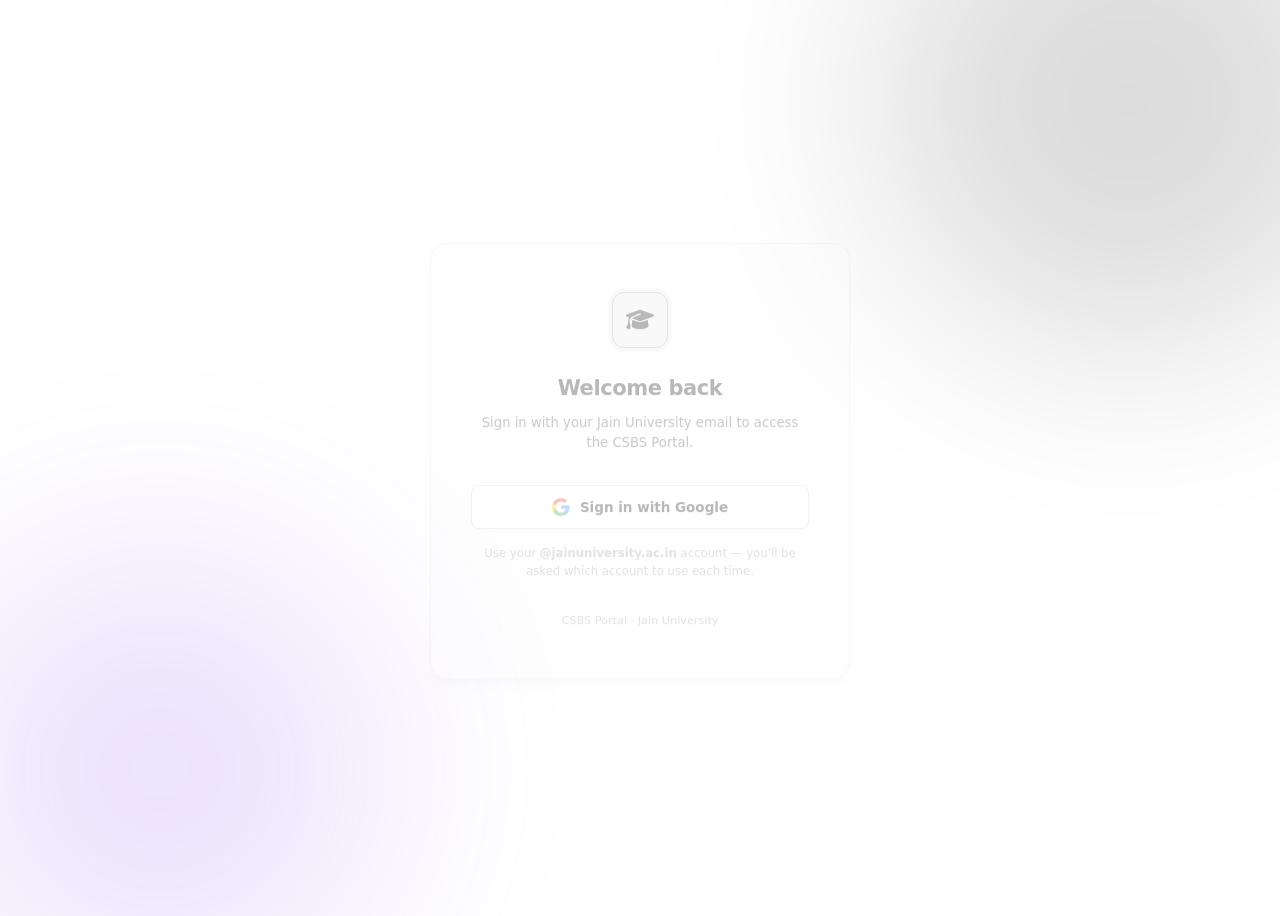
==== commit 6b446021: "Add Materials management section to admin panel" ====
--- a/admin.html
+++ b/admin.html
@@ -273,6 +273,7 @@
                         <button onclick="setManage('announcements', this)">Announcements</button>
                         <button onclick="setManage('exams', this)">Exams</button>
                         <button onclick="setManage('projects', this)">Projects</button>
+                        <button onclick="setManage('materials', this)">Materials</button>
                     </div>
                     <div id="manageList"><div class="a-empty"><i class="fas fa-spinner fa-spin"></i>Loading…</div></div>
                 </section>
@@ -517,12 +518,19 @@
             if(!items.length){ box.innerHTML = `<div class="a-empty"><i class="fas fa-inbox"></i>Nothing here yet.</div>`; return; }
             box.className = 'a-list';
             box.innerHTML = items.map(it=>{
-                let title='', sub='';
+                let title='', sub='', actionHtml='';
                 if(cat==='exams'){ title=`${esc(it.course||'')} · ${esc(it.type||'')}`; sub=`${esc(it.date||'')} ${it.time?'· '+esc(it.time):''}`; }
                 else if(cat==='announcements'){ title=esc(it.title||''); sub=`<span class="chip ${it.type==='urgent'?'urgent':''}">${esc(it.type||'info')}</span> ${esc(it.date||'')}`; }
+                else if(cat==='materials'){ title=`${esc(it.subject_code)} — ${esc(it.topic_name)}`; sub=`<a href="${esc(it.url)}" target="_blank" style="color:var(--accent);text-decoration:underline">View material</a>`; }
                 else { title=esc(it.title||''); sub=`${esc(it.subject_code||it.course||'')} · ${esc(it.date||it.due_date||'')}`; }
-                return `<div class="a-item"><div class="txt"><b>${title}</b><span>${sub}</span></div>
-                    <button class="btn btn-danger" onclick="delEntry('${cat}','${esc(it.id)}',this)"><i class="fas fa-trash"></i> Delete</button></div>`;
+                
+                if(cat === 'materials') {
+                    actionHtml = `<button class="btn btn-danger" onclick="unlinkMaterial('${esc(it.id)}',this)"><i class="fas fa-unlink"></i> Remove Link</button>`;
+                } else {
+                    actionHtml = `<button class="btn btn-danger" onclick="delEntry('${cat}','${esc(it.id)}',this)"><i class="fas fa-trash"></i> Delete</button>`;
+                }
+                
+                return `<div class="a-item"><div class="txt"><b>${title}</b><span>${sub}</span></div>${actionHtml}</div>`;
             }).join('');
         }
         async function delEntry(cat, id, btn){
@@ -531,6 +539,15 @@
             try { await fetchJSON('/api/delete', { method:'POST', headers:{'Content-Type':'application/json'}, body: JSON.stringify({category:cat, id}) });
                 btn.closest('.a-item').remove(); toast('Deleted');
             } catch(e){ toast(e.message,'err'); btn.disabled=false; btn.innerHTML='<i class="fas fa-trash"></i> Delete'; }
+        }
+        async function unlinkMaterial(id, btn){
+            if(!await confirmDialog('This will remove the file/link from the topic. The topic itself will remain.', 'Remove material link?')) return;
+            btn.disabled=true; btn.innerHTML='<i class="fas fa-spinner fa-spin"></i>';
+            try { await fetchJSON('/api/materials/'+id, { method:'DELETE' });
+                btn.closest('.a-item').remove(); toast('Link removed');
+                courses = await fetchJSON('/api/modules');
+                if(currentManage === 'courses') renderCourseList();
+            } catch(e){ toast(e.message,'err'); btn.disabled=false; btn.innerHTML='<i class="fas fa-unlink"></i> Remove Link'; }
         }
 
         // ── Courses & topics ──
--- a/static/css/components.css
+++ b/static/css/components.css
@@ -1034,3 +1034,87 @@
         font-size: 1.2rem;
     }
 }
+
+/* ── GPA Calculator ───────────────────────────────────────── */
+.gpa-scale-hint { font-size: 0.72rem; color: var(--text-3); text-align: right; }
+
+.gpa-cgpa-card {
+    display: flex; align-items: center; justify-content: space-between; gap: var(--sp-6);
+    flex-wrap: wrap;
+    background: linear-gradient(135deg, var(--accent-muted), var(--violet-muted));
+    border: 1px solid var(--border);
+    border-radius: var(--r-lg); padding: var(--sp-6);
+}
+.gpa-cgpa-main { display: flex; flex-direction: column; gap: 2px; }
+.gpa-cgpa-label { font-size: 0.75rem; text-transform: uppercase; letter-spacing: 0.06em; color: var(--text-2); font-weight: 600; }
+.gpa-cgpa-value { font-size: 2.8rem; font-weight: 700; line-height: 1; letter-spacing: -0.03em; font-family: var(--font-mono); }
+.gpa-cgpa-sub { font-size: 0.8rem; color: var(--text-2); }
+.gpa-cgpa-breakdown { display: flex; gap: var(--sp-2); flex-wrap: wrap; justify-content: flex-end; }
+.gpa-cgpa-pill {
+    display: flex; flex-direction: column; align-items: center; gap: 1px;
+    background: var(--bg-0); border: 1px solid var(--border); border-radius: var(--r-md);
+    padding: var(--sp-2) var(--sp-4); min-width: 62px;
+}
+.gpa-cgpa-pill span { font-size: 0.68rem; color: var(--text-3); text-transform: uppercase; letter-spacing: 0.04em; }
+.gpa-cgpa-pill strong { font-size: 1.1rem; font-family: var(--font-mono); }
+
+.gpa-toolbar { display: flex; align-items: center; justify-content: space-between; gap: var(--sp-3); margin: var(--sp-5) 0 var(--sp-4); flex-wrap: wrap; }
+.gpa-mode-toggle { display: inline-flex; background: var(--bg-2); border-radius: var(--r-md); padding: 3px; gap: 2px; }
+.gpa-mode-btn {
+    display: inline-flex; align-items: center; gap: var(--sp-2);
+    padding: var(--sp-2) var(--sp-4); border-radius: var(--r-sm);
+    font-size: 0.82rem; font-weight: 500; color: var(--text-2);
+    transition: all var(--dur-instant) var(--ease-out);
+}
+.gpa-mode-btn:hover { color: var(--text-1); }
+.gpa-mode-btn.active { background: var(--bg-0); color: var(--text-1); box-shadow: var(--shadow-sm); font-weight: 600; }
+
+.gpa-table-wrap { border: 1px solid var(--border); border-radius: var(--r-lg); overflow: hidden; background: var(--bg-1); }
+.gpa-rows { display: flex; flex-direction: column; }
+.gpa-row {
+    display: grid; grid-template-columns: 1fr auto 150px; align-items: center; gap: var(--sp-4);
+    padding: var(--sp-3) var(--sp-5); border-bottom: 1px solid var(--border);
+    transition: background var(--dur-instant);
+}
+.gpa-row:last-child { border-bottom: none; }
+.gpa-row:hover { background: var(--bg-2); }
+.gpa-row-info { display: flex; flex-direction: column; gap: 1px; min-width: 0; }
+.gpa-row-title { font-size: 0.88rem; font-weight: 500; white-space: nowrap; overflow: hidden; text-overflow: ellipsis; }
+.gpa-row-code { font-size: 0.7rem; color: var(--text-3); font-family: var(--font-mono); }
+.gpa-row-credits { font-size: 0.95rem; font-weight: 600; font-family: var(--font-mono); color: var(--text-2); white-space: nowrap; }
+.gpa-row-credits small { font-size: 0.65rem; color: var(--text-3); font-family: var(--font); }
+.gpa-row-input { display: flex; align-items: center; gap: var(--sp-3); justify-content: flex-end; }
+.gpa-marks-input {
+    width: 72px; padding: var(--sp-2) var(--sp-3); text-align: center;
+    background: var(--bg-0); border: 1px solid var(--border); border-radius: var(--r-sm);
+    color: var(--text-1); font-size: 0.88rem; font-family: var(--font-mono);
+    transition: border-color var(--dur-instant), box-shadow var(--dur-instant);
+}
+.gpa-marks-input:focus { outline: none; border-color: var(--accent); box-shadow: 0 0 0 3px var(--accent-muted); }
+.gpa-marks-input::-webkit-outer-spin-button, .gpa-marks-input::-webkit-inner-spin-button { -webkit-appearance: none; margin: 0; }
+.gpa-row-grade { font-size: 0.8rem; font-weight: 600; font-family: var(--font-mono); min-width: 54px; text-align: right; color: var(--accent); }
+.gpa-row-grade.muted { color: var(--text-3); font-weight: 400; }
+.gpa-grade-select {
+    padding: var(--sp-2) var(--sp-3); min-width: 120px;
+    background: var(--bg-0); border: 1px solid var(--border); border-radius: var(--r-sm);
+    color: var(--text-1); font-size: 0.85rem; font-family: inherit;
+}
+.gpa-grade-select:focus { outline: none; border-color: var(--accent); box-shadow: 0 0 0 3px var(--accent-muted); }
+
+.gpa-sgpa-bar {
+    display: flex; align-items: center; justify-content: space-between; gap: var(--sp-4);
+    margin-top: var(--sp-4); padding: var(--sp-4) var(--sp-5);
+    background: var(--bg-1); border: 1px solid var(--border); border-radius: var(--r-lg);
+}
+.gpa-sgpa-bar > div:first-child { display: flex; flex-direction: column; gap: 2px; }
+.gpa-sgpa-value { font-size: 1.8rem; font-weight: 700; font-family: var(--font-mono); line-height: 1; letter-spacing: -0.02em; }
+.gpa-sgpa-meta { text-align: right; }
+
+@media (max-width: 640px) {
+    .gpa-row { grid-template-columns: 1fr auto; grid-template-areas: "info credits" "input input"; row-gap: var(--sp-3); }
+    .gpa-row-info { grid-area: info; }
+    .gpa-row-credits { grid-area: credits; }
+    .gpa-row-input { grid-area: input; justify-content: space-between; }
+    .gpa-cgpa-value { font-size: 2.2rem; }
+    .gpa-cgpa-breakdown { justify-content: flex-start; }
+}
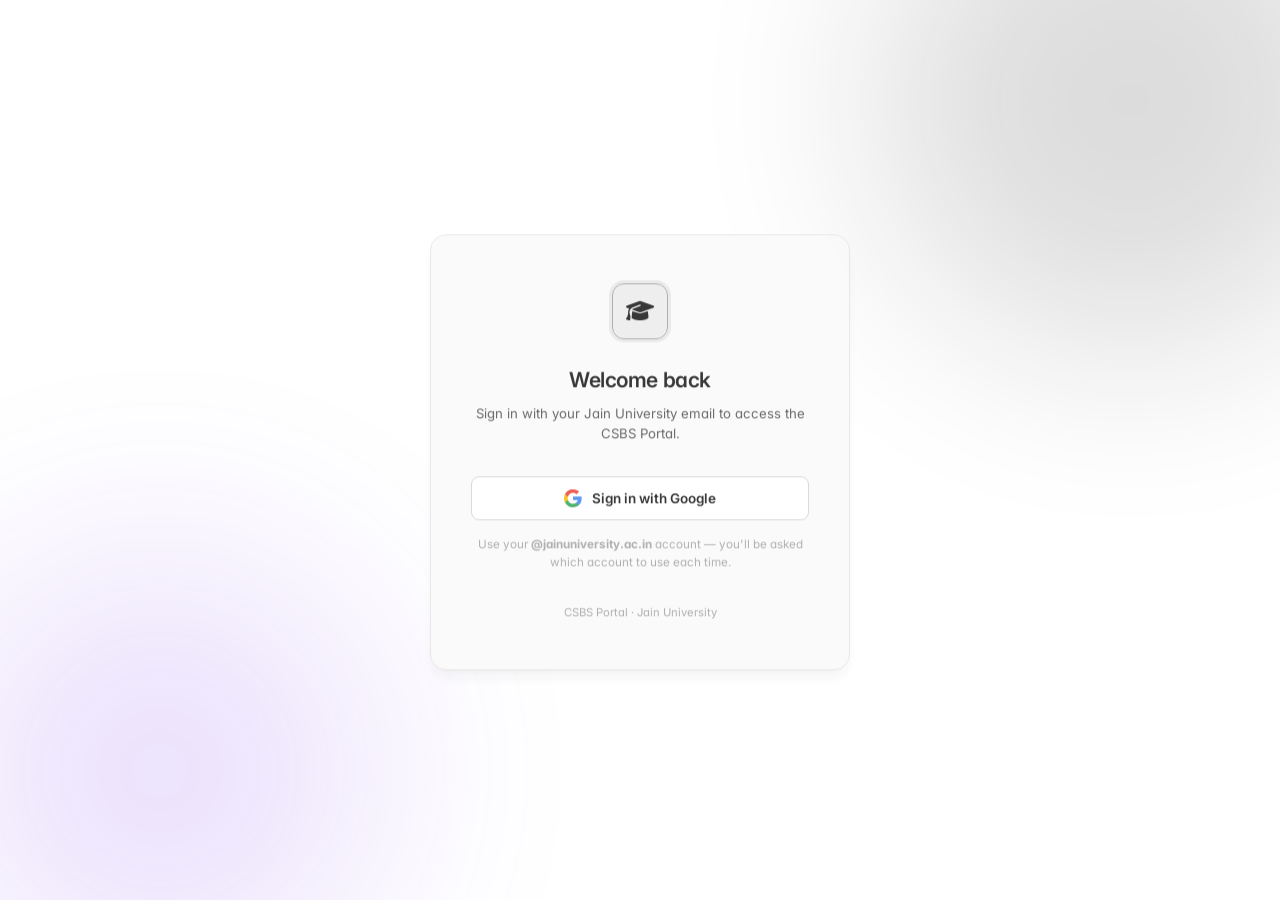
==== commit 80c0df3c: "Add topic renaming and hide empty topics on frontend" ====
--- a/admin.html
+++ b/admin.html
@@ -582,6 +582,7 @@
             el.classList.remove('hidden');
             el.innerHTML = (c.topics||[]).map(t=>`<div class="topic-row"><span class="tstate ${t.url?'has':'no'}"></span>
                 <span class="tname">${esc(t.name)}</span>${t.url?`<a href="${esc(t.url)}" target="_blank">view</a>`:'<span style="font-size:.72rem;color:var(--text-3)">no file</span>'}
+                <button class="btn btn-ghost" onclick="renameTopic(${t.id}, ${cid}, '${esc(t.name).replace(/'/g, "\\'")}', this)" style="padding:2px 6px;margin-left:auto"><i class="fas fa-pen"></i></button>
                 <button class="btn btn-danger" onclick="delTopic(${t.id}, ${cid}, this)"><i class="fas fa-xmark"></i></button></div>`).join('')
                 + `<div style="display:flex;gap:var(--sp-2);margin-top:var(--sp-3)">
                     <input id="newtopic-${cid}" placeholder="Add a topic…" style="flex:1;padding:var(--sp-2) var(--sp-3);background:var(--bg-0);border:1px solid var(--border);border-radius:var(--r-sm);font-family:inherit;font-size:.82rem">
@@ -594,6 +595,14 @@
                 toast('Topic added'); courses=await fetchJSON('/api/modules'); renderCourseList(); toggleTopics(cid);
             } catch(e){ toast(e.message,'err'); }
         }
+        async function renameTopic(tid, cid, currentName, btn){
+            const newName = prompt('Enter new topic name:', currentName);
+            if(!newName || newName === currentName) return;
+            btn.disabled=true;
+            try { await fetchJSON('/api/topics/'+tid, { method:'PUT', headers:{'Content-Type':'application/json'}, body: JSON.stringify({name:newName}) });
+                toast('Topic renamed'); courses=await fetchJSON('/api/modules'); onCourseChange(); renderCourseList(); toggleTopics(cid);
+            } catch(e){ toast(e.message,'err'); btn.disabled=false; }
+        }
         async function delTopic(tid, cid, btn){
             if(!await confirmDialog('Remove this topic and its link?')) return;
             try { await fetchJSON('/api/topics/'+tid, { method:'DELETE' }); toast('Topic removed');
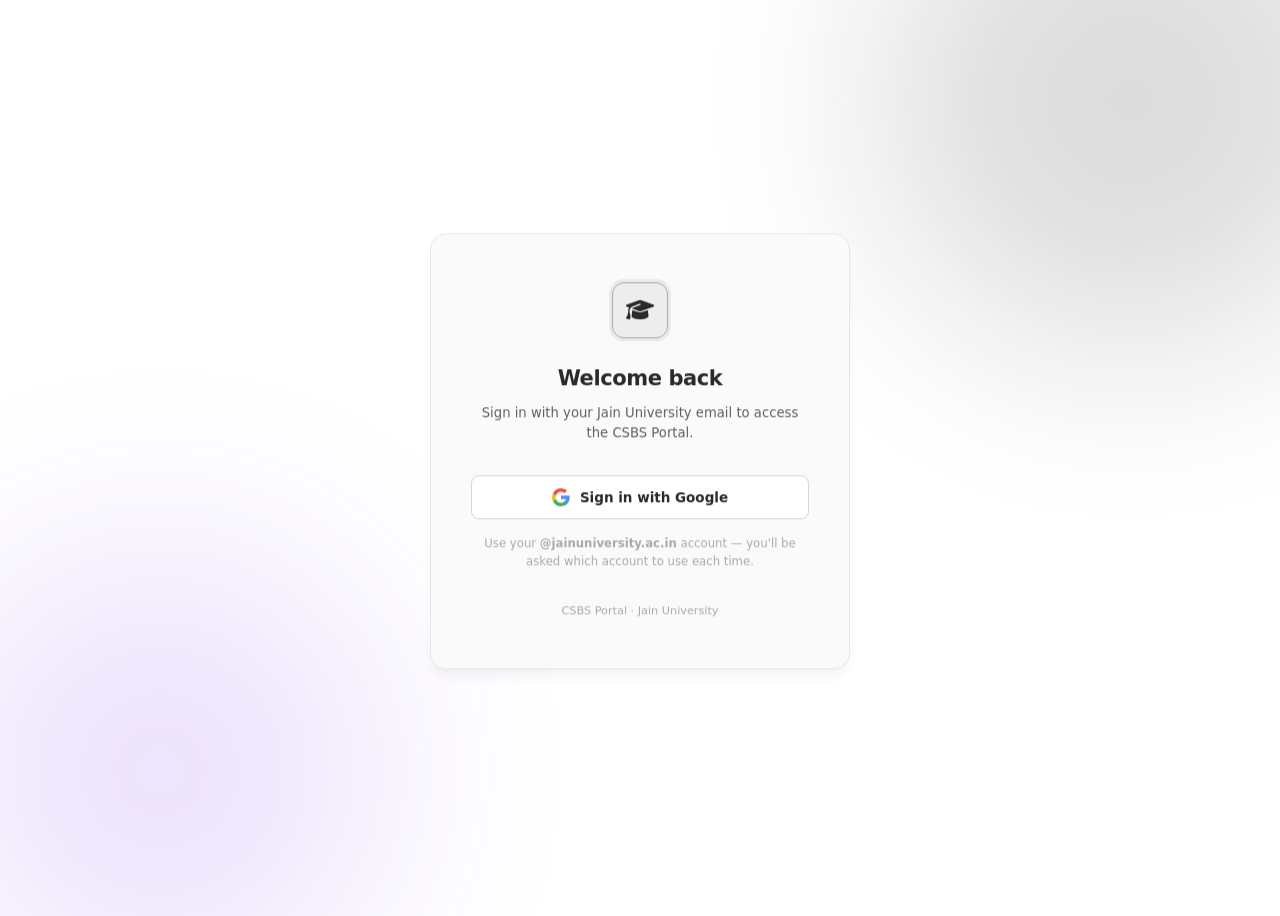
==== commit 46528c77: "Add Access control UI to admin panel" ====
--- a/admin.html
+++ b/admin.html
@@ -189,6 +189,7 @@
                 <button data-view="post" onclick="switchView('post')"><i class="fas fa-pen-nib"></i> Post update</button>
                 <button data-view="manage" onclick="switchView('manage')"><i class="fas fa-list-check"></i> Manage content</button>
                 <button data-view="courses" onclick="switchView('courses')"><i class="fas fa-cubes"></i> Courses &amp; topics</button>
+                <button data-view="users" onclick="switchView('users')"><i class="fas fa-users"></i> Access control</button>
             </nav>
             <div class="a-side-foot">
                 <a href="/"><i class="fas fa-arrow-left"></i> Back to portal</a>
@@ -300,6 +301,18 @@
                     <div class="a-card"><div id="courseList"><div class="a-empty"><i class="fas fa-spinner fa-spin"></i>Loading…</div></div></div>
                 </section>
 
+                <!-- ===== USERS ===== -->
+                <section id="view-users" class="view">
+                    <div class="lead"><h2>Access control</h2><p>Manage who can log into the portal. Hardcoded admin emails cannot be removed.</p></div>
+                    <div class="a-card">
+                        <div style="display:flex;gap:var(--sp-2)">
+                            <input id="newEmail" type="email" placeholder="student@example.com" style="flex:1;padding:var(--sp-2) var(--sp-3);background:var(--bg-0);border:1px solid var(--border);border-radius:var(--r-sm);font-family:inherit;font-size:.9rem">
+                            <button class="btn btn-primary" onclick="addUser()" style="width:auto"><i class="fas fa-plus"></i> Add User</button>
+                        </div>
+                    </div>
+                    <div class="a-card"><div id="usersList"><div class="a-empty"><i class="fas fa-spinner fa-spin"></i>Loading…</div></div></div>
+                </section>
+
             </div>
         </main>
     </div>
@@ -360,7 +373,7 @@
         }
 
         // ── View switching ──
-        const TITLES = { upload:'Upload material', post:'Post update', manage:'Manage content', courses:'Courses & topics' };
+        const TITLES = { upload:'Upload material', post:'Post update', manage:'Manage content', courses:'Courses & topics', users:'Access control' };
         function switchView(v){
             document.querySelectorAll('.a-nav button').forEach(b=>b.classList.toggle('active', b.dataset.view===v));
             document.querySelectorAll('.view').forEach(s=>s.classList.remove('active'));
@@ -369,6 +382,7 @@
             $('#side').classList.remove('open');
             if(v==='manage') setManage(currentManage, null);
             if(v==='courses') renderCourseList();
+            if(v==='users') loadUsers();
         }
 
         // ── Upload ──
@@ -616,6 +630,36 @@
             } catch(e){ toast(e.message,'err'); }
         }
 
+        // ── Users ──
+        async function loadUsers(){
+            const box = $('#usersList');
+            box.innerHTML = `<div class="a-empty"><i class="fas fa-spinner fa-spin"></i>Loading…</div>`;
+            try {
+                const list = await fetchJSON('/api/users');
+                if(!list.length){ box.innerHTML = `<div class="a-empty"><i class="fas fa-inbox"></i>No whitelisted users.</div>`; return; }
+                box.innerHTML = list.map(u=>`<div class="a-item" style="display:flex;justify-content:space-between;align-items:center;padding:var(--sp-3) 0;border-bottom:1px solid var(--border)">
+                    <div style="font-size:.9rem;font-weight:500">${esc(u.email)} ${u.is_admin ? '<span class="badge badge-accent" style="margin-left:8px;font-size:.7rem;padding:2px 6px;border-radius:4px;background:var(--accent-muted);color:var(--accent)">Admin</span>' : ''}</div>
+                    ${!u.is_admin ? `<button class="btn btn-danger" onclick="removeUser('${esc(u.email)}', this)"><i class="fas fa-trash"></i></button>` : ''}
+                </div>`).join('');
+            } catch(e){ box.innerHTML = `<div class="a-empty"><i class="fas fa-circle-xmark" style="color:var(--danger)"></i>Failed to load users</div>`; toast(e.message, 'err'); }
+        }
+        async function addUser(){
+            const email = $('#newEmail').value.trim();
+            if(!email){ toast('Enter an email', 'err'); return; }
+            try {
+                await fetchJSON('/api/users', { method: 'POST', headers:{'Content-Type':'application/json'}, body: JSON.stringify({email}) });
+                toast('User added'); $('#newEmail').value = ''; loadUsers();
+            } catch(e){ toast(e.message, 'err'); }
+        }
+        async function removeUser(email, btn){
+            if(!await confirmDialog(`Remove access for ${email}?`, 'Remove User')) return;
+            btn.disabled = true;
+            try {
+                await fetchJSON('/api/users/'+encodeURIComponent(email), { method: 'DELETE' });
+                toast('User removed'); loadUsers();
+            } catch(e){ toast(e.message, 'err'); btn.disabled = false; }
+        }
+
         // ── Session ──
         function logout(){ fetch('/api/auth/logout', {method:'POST', credentials:'same-origin'}).finally(()=>location.href='/login.html'); }
     </script>
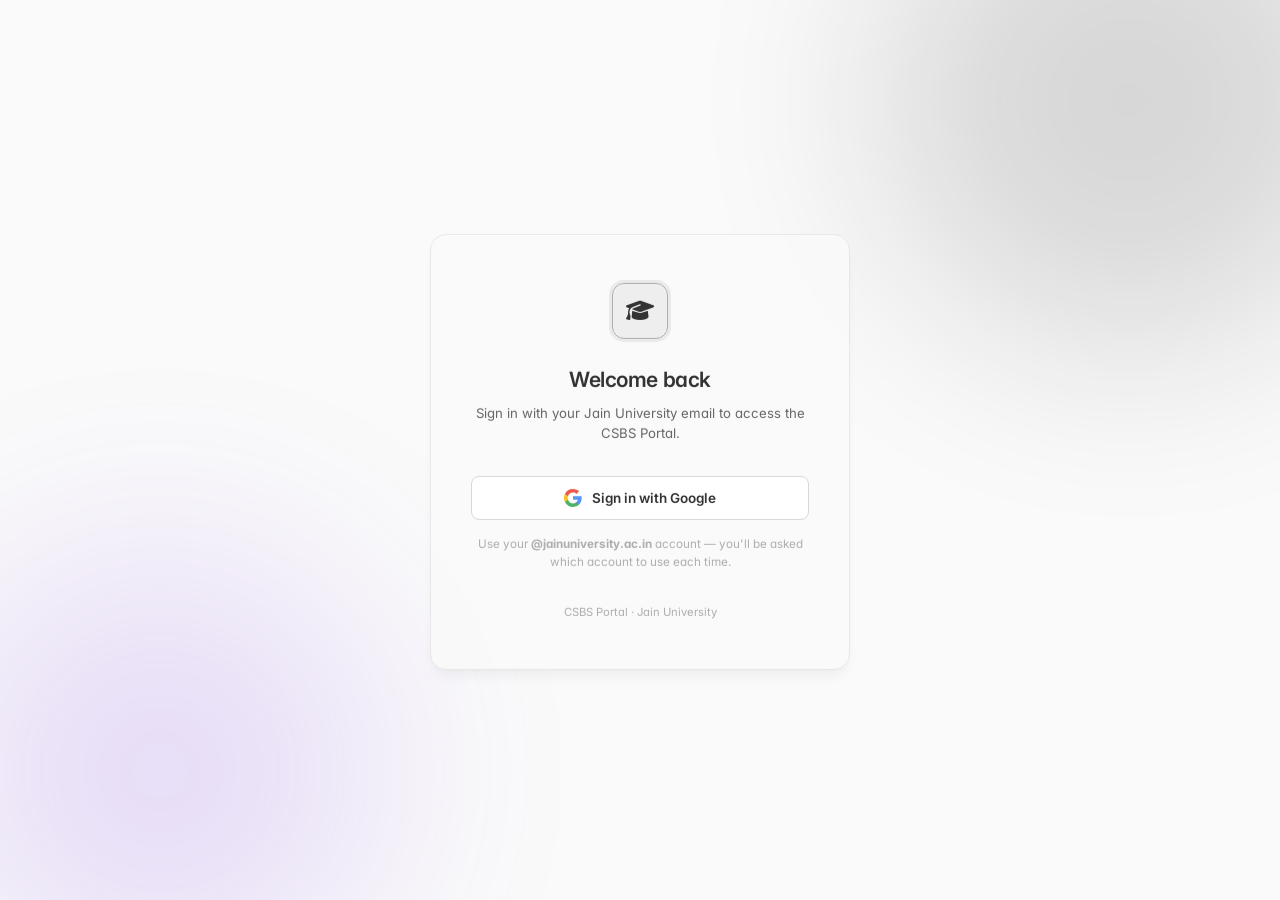
==== commit a0069c1d: "UI overhaul + PWA: installable offline app, DB timetable tab, rainbow day bar, scrollable today stri" ====
--- a/admin.html
+++ b/admin.html
@@ -5,7 +5,7 @@
     <meta name="viewport" content="width=device-width, initial-scale=1.0">
     <title>Admin · CSBS Portal</title>
     <link rel="stylesheet" href="https://cdnjs.cloudflare.com/ajax/libs/font-awesome/6.4.0/css/all.min.css">
-    <link href="https://fonts.googleapis.com/css2?family=Inter:wght@400;500;600;700&display=swap" rel="stylesheet">
+    <link href="https://fonts.googleapis.com/css2?family=Inter:wght@350;400;500;550;600;700&family=JetBrains+Mono:wght@400;500&display=swap" rel="stylesheet">
     <link rel="icon" type="image/svg+xml" href="/static/favicon.svg">
     <link rel="stylesheet" href="/static/css/base.css">
     <link rel="stylesheet" href="/static/css/components.css">
@@ -189,6 +189,7 @@
                 <button data-view="post" onclick="switchView('post')"><i class="fas fa-pen-nib"></i> Post update</button>
                 <button data-view="manage" onclick="switchView('manage')"><i class="fas fa-list-check"></i> Manage content</button>
                 <button data-view="courses" onclick="switchView('courses')"><i class="fas fa-cubes"></i> Courses &amp; topics</button>
+                <button data-view="schedule" onclick="switchView('schedule')"><i class="fas fa-calendar-week"></i> Schedule</button>
                 <button data-view="users" onclick="switchView('users')"><i class="fas fa-users"></i> Access control</button>
             </nav>
             <div class="a-side-foot">
@@ -299,6 +300,94 @@
                         <button class="btn btn-primary" id="cBtn" onclick="submitCourse()"><i class="fas fa-plus"></i> Add course</button>
                     </div>
                     <div class="a-card"><div id="courseList"><div class="a-empty"><i class="fas fa-spinner fa-spin"></i>Loading…</div></div></div>
+                </section>
+
+                <!-- ===== SCHEDULE ===== -->
+                <section id="view-schedule" class="view">
+                    <div class="lead"><h2>Schedule</h2><p>Manage timetable slots for each semester. Changes are live immediately.</p></div>
+
+                    <!-- Semester Pills -->
+                    <div style="display:flex;align-items:center;justify-content:space-between;flex-wrap:wrap;gap:var(--sp-3);margin-bottom:var(--sp-4)">
+                        <div class="seg" style="gap:4px">
+                            <button class="sched-sem-pill active" data-sem="1" onclick="loadAdminSchedule(1)">Sem 1</button>
+                            <button class="sched-sem-pill" data-sem="3" onclick="loadAdminSchedule(3)">Sem 3</button>
+                            <button class="sched-sem-pill" data-sem="5" onclick="loadAdminSchedule(5)">Sem 5</button>
+                            <button class="sched-sem-pill" data-sem="7" onclick="loadAdminSchedule(7)">Sem 7</button>
+                        </div>
+                        <button class="btn btn-danger" style="width:auto;padding:var(--sp-2) var(--sp-4);font-size:.82rem" onclick="clearSemSchedule()">
+                            <i class="fas fa-trash"></i> Clear all slots
+                        </button>
+                    </div>
+
+                    <!-- Slot list -->
+                    <div class="a-card" style="margin-bottom:var(--sp-5)">
+                        <div id="sched-slots-list"><div class="a-empty"><i class="fas fa-spinner fa-spin"></i> Loading…</div></div>
+                    </div>
+
+                    <!-- Add / Edit Slot Form -->
+                    <div class="a-card">
+                        <div style="font-size:.78rem;font-weight:600;color:var(--text-3);text-transform:uppercase;letter-spacing:.06em;margin-bottom:var(--sp-4)">
+                            <i class="fas fa-pen"></i> Add / Edit Slot
+                        </div>
+                        <input type="hidden" id="sched-slot-id">
+                        <input type="hidden" id="sched-sem">
+                        <div class="row2">
+                            <div class="field">
+                                <label>Day</label>
+                                <select id="sched-day">
+                                    <option value="">Select day…</option>
+                                    <option>Monday</option><option>Tuesday</option><option>Wednesday</option>
+                                    <option>Thursday</option><option>Friday</option><option>Saturday</option>
+                                </select>
+                            </div>
+                            <div class="field">
+                                <label>Time <span class="hint">e.g. 8:50 – 9:40</span></label>
+                                <input id="sched-time" placeholder="8:50 – 9:40">
+                            </div>
+                        </div>
+                        <div class="row2">
+                            <div class="field">
+                                <label>Subject name</label>
+                                <input id="sched-subject" placeholder="e.g. Discrete Mathematics">
+                            </div>
+                            <div class="field">
+                                <label>Subject code <span class="hint">optional</span></label>
+                                <input id="sched-code" placeholder="e.g. DMCS">
+                            </div>
+                        </div>
+                        <div class="row2">
+                            <div class="field">
+                                <label>Faculty / Teacher <span class="hint">optional</span></label>
+                                <input id="sched-faculty" placeholder="e.g. Dr. Priya Sathish - Assistant Professor">
+                            </div>
+                            <div class="field">
+                                <label>Room / Lab <span class="hint">optional</span></label>
+                                <input id="sched-room" placeholder="e.g. Room 201">
+                            </div>
+                        </div>
+                        <div class="row2">
+                            <div class="field">
+                                <label>Slot order <span class="hint">for sorting within the day</span></label>
+                                <input type="number" id="sched-order" value="0" min="0">
+                            </div>
+                        </div>
+                        <div style="display:flex;gap:var(--sp-3);margin-top:var(--sp-2)">
+                            <button class="btn btn-primary" style="width:auto" onclick="saveSlot()"><i class="fas fa-floppy-disk"></i> Save slot</button>
+                            <button class="btn btn-ghost" style="width:auto" onclick="clearSlotForm()"><i class="fas fa-xmark"></i> Clear</button>
+                        </div>
+                    </div>
+
+                    <!-- Bulk Import -->
+                    <div class="a-card" style="margin-top:var(--sp-5)">
+                        <div style="font-size:.78rem;font-weight:600;color:var(--text-3);text-transform:uppercase;letter-spacing:.06em;margin-bottom:var(--sp-3)">
+                            <i class="fas fa-file-import"></i> Bulk JSON Import <span style="text-transform:none;font-weight:400;color:var(--text-3)">— replaces all slots for the selected semester</span>
+                        </div>
+                        <div style="font-size:.8rem;color:var(--text-3);margin-bottom:var(--sp-3)">
+                            Paste an array like: <code style="background:var(--bg-2);padding:2px 6px;border-radius:4px;font-size:.78rem">[{"day":"Monday","slot_time":"8:50–9:40","slot_order":0,"subject":"Maths","subject_code":"MA","room":"101"}, …]</code>
+                        </div>
+                        <div class="field"><textarea id="sched-bulk" placeholder='Paste JSON array here…' style="min-height:120px;font-family:var(--font-mono);font-size:.8rem"></textarea></div>
+                        <button class="btn btn-primary" style="width:auto" onclick="bulkImport()"><i class="fas fa-file-import"></i> Import</button>
+                    </div>
                 </section>
 
                 <!-- ===== USERS ===== -->
@@ -373,7 +462,7 @@
         }
 
         // ── View switching ──
-        const TITLES = { upload:'Upload material', post:'Post update', manage:'Manage content', courses:'Courses & topics', users:'Access control' };
+        const TITLES = { upload:'Upload material', post:'Post update', manage:'Manage content', courses:'Courses & topics', schedule:'Schedule', users:'Access control' };
         function switchView(v){
             document.querySelectorAll('.a-nav button').forEach(b=>b.classList.toggle('active', b.dataset.view===v));
             document.querySelectorAll('.view').forEach(s=>s.classList.remove('active'));
@@ -383,6 +472,7 @@
             if(v==='manage') setManage(currentManage, null);
             if(v==='courses') renderCourseList();
             if(v==='users') loadUsers();
+            if(v==='schedule') loadAdminSchedule();
         }
 
         // ── Upload ──
@@ -662,6 +752,129 @@
 
         // ── Session ──
         function logout(){ fetch('/api/auth/logout', {method:'POST', credentials:'same-origin'}).finally(()=>location.href='/login.html'); }
+
+        // ═══════════════════════════════════════════════════
+        // SCHEDULE MANAGEMENT
+        // ═══════════════════════════════════════════════════
+        const SEMS = [1, 3, 5, 7];
+        let adminSchedSem = 1;
+        let adminSlots = [];  // loaded slots for current sem
+
+        async function loadAdminSchedule(sem) {
+            adminSchedSem = sem || adminSchedSem;
+            // update pills
+            document.querySelectorAll('.sched-sem-pill').forEach(b => {
+                b.classList.toggle('active', parseInt(b.dataset.sem) === adminSchedSem);
+            });
+            const box = $('#sched-slots-list');
+            box.innerHTML = `<div class="a-empty"><i class="fas fa-spinner fa-spin"></i> Loading…</div>`;
+            try {
+                adminSlots = await fetchJSON(`/api/timetable?sem=${adminSchedSem}`);
+                renderAdminSlots();
+            } catch(e) { box.innerHTML = `<div class="a-empty"><i class="fas fa-circle-xmark" style="color:var(--danger)"></i> Failed to load</div>`; toast(e.message, 'err'); }
+        }
+
+        const DAY_ORDER = ['Monday','Tuesday','Wednesday','Thursday','Friday','Saturday','Sunday'];
+
+        function renderAdminSlots() {
+            const box = $('#sched-slots-list');
+            if (!adminSlots.length) {
+                box.innerHTML = `<div class="a-empty"><i class="fas fa-calendar-xmark"></i>No slots for Sem ${adminSchedSem} yet. Add one below.</div>`;
+                return;
+            }
+            // Group by day
+            const byDay = {};
+            adminSlots.forEach(s => { if (!byDay[s.day]) byDay[s.day] = []; byDay[s.day].push(s); });
+            const days = DAY_ORDER.filter(d => byDay[d]);
+            box.innerHTML = days.map(day => {
+                const slots = byDay[day].sort((a,b) => a.slot_order - b.slot_order);
+                return `<div style="margin-bottom:var(--sp-4)">
+                    <div class="a-group-label">${day}</div>
+                    <div class="a-list">${slots.map(s => `
+                        <div class="a-item" id="slot-row-${s.id}">
+                            <div class="txt">
+                                <b>${esc(s.subject)}${s.subject_code ? ` <span style="font-weight:400;color:var(--text-3);font-size:.78rem">[${esc(s.subject_code)}]</span>` : ''}</b>
+                                <span>${esc(s.slot_time)}${s.room ? ` · <i class="fas fa-location-dot"></i> ${esc(s.room)}` : ''}</span>
+                            </div>
+                            <button class="btn" style="padding:var(--sp-2) var(--sp-3);font-size:.8rem" onclick="editSlot(${s.id})"><i class="fas fa-pen"></i></button>
+                            <button class="btn btn-danger" style="padding:var(--sp-2) var(--sp-3)" onclick="delSlot(${s.id})"><i class="fas fa-trash"></i></button>
+                        </div>`).join('')}
+                    </div>
+                </div>`;
+            }).join('');
+        }
+
+        function editSlot(id) {
+            const slot = adminSlots.find(s => s.id === id);
+            if (!slot) return;
+            $('#sched-slot-id').value = slot.id;
+            $('#sched-sem').value = slot.semester;
+            $('#sched-day').value = slot.day;
+            $('#sched-time').value = slot.slot_time;
+            $('#sched-order').value = slot.slot_order;
+            $('#sched-subject').value = slot.subject;
+            $('#sched-code').value = slot.subject_code || '';
+            $('#sched-faculty').value = slot.faculty || '';
+            $('#sched-room').value = slot.room || '';
+            $('#sched-slot-id').closest('.a-card').scrollIntoView({behavior:'smooth', block:'start'});
+            $('#sched-subject').focus();
+        }
+
+        function clearSlotForm() {
+            ['sched-slot-id','sched-day','sched-time','sched-subject','sched-code','sched-faculty','sched-room'].forEach(id => { const el = $('#'+id); if(el) el.value = ''; });
+            $('#sched-order').value = '0';
+            $('#sched-sem').value = adminSchedSem;
+        }
+
+        async function saveSlot() {
+            const payload = {
+                id: parseInt($('#sched-slot-id').value) || null,
+                semester: parseInt($('#sched-sem').value) || adminSchedSem,
+                day: $('#sched-day').value.trim(),
+                slot_time: $('#sched-time').value.trim(),
+                slot_order: parseInt($('#sched-order').value) || 0,
+                subject: $('#sched-subject').value.trim(),
+                subject_code: $('#sched-code').value.trim(),
+                faculty: $('#sched-faculty').value.trim(),
+                room: $('#sched-room').value.trim()
+            };
+            if (!payload.day || !payload.subject || !payload.slot_time) { toast('Day, time, and subject are required', 'err'); return; }
+            try {
+                await fetchJSON('/api/timetable/slot', { method:'POST', headers:{'Content-Type':'application/json'}, body: JSON.stringify(payload) });
+                toast(payload.id ? 'Slot updated ✓' : 'Slot added ✓');
+                clearSlotForm();
+                loadAdminSchedule();
+            } catch(e) { toast(e.message, 'err'); }
+        }
+
+        async function delSlot(id) {
+            if (!await confirmDialog('Delete this time slot?')) return;
+            try {
+                await fetchJSON(`/api/timetable/slot/${id}`, { method:'DELETE' });
+                toast('Slot deleted'); loadAdminSchedule();
+            } catch(e) { toast(e.message, 'err'); }
+        }
+
+        async function clearSemSchedule() {
+            if (!await confirmDialog(`This will DELETE all slots for Semester ${adminSchedSem}. Are you sure?`, 'Clear Semester')) return;
+            try {
+                await fetchJSON(`/api/timetable/semester/${adminSchedSem}`, { method:'DELETE' });
+                toast(`Sem ${adminSchedSem} cleared`); loadAdminSchedule();
+            } catch(e) { toast(e.message, 'err'); }
+        }
+
+        async function bulkImport() {
+            const raw = $('#sched-bulk').value.trim();
+            if (!raw) { toast('Paste JSON first', 'err'); return; }
+            let slots;
+            try { slots = JSON.parse(raw); } catch(e) { toast('Invalid JSON: ' + e.message, 'err'); return; }
+            if (!Array.isArray(slots)) { toast('JSON must be an array of slot objects', 'err'); return; }
+            if (!await confirmDialog(`Import ${slots.length} slots for Semester ${adminSchedSem}? This will REPLACE all existing slots for this semester.`, 'Bulk Import')) return;
+            try {
+                const res = await fetchJSON('/api/timetable/bulk', { method:'POST', headers:{'Content-Type':'application/json'}, body: JSON.stringify({semester: adminSchedSem, slots}) });
+                toast(`Imported ${res.imported} slots ✓`); $('#sched-bulk').value = ''; loadAdminSchedule();
+            } catch(e) { toast(e.message, 'err'); }
+        }
     </script>
 </body>
 </html>
--- a/static/css/base.css
+++ b/static/css/base.css
@@ -4,7 +4,8 @@
    ============================================================ */
 
 /* ── Fonts ───────────────────────────────────────────────── */
-@import url('https://fonts.googleapis.com/css2?family=Inter:wght@350;400;500;550;600;700&family=JetBrains+Mono:wght@400;500&display=swap');
+/* Loaded via <link> in each HTML head (starts in parallel with CSS).
+   An @import here chains: download base.css → then discover fonts. */
 
 /* ── Design Tokens ───────────────────────────────────────── */
 :root {
@@ -67,41 +68,45 @@
 
 /* ── Dark Theme ──────────────────────────────────────────── */
 [data-theme="dark"] {
-    --bg-0: #0A0A0A;
-    --bg-1: #141414;
-    --bg-2: #1C1C1C;
-    --bg-3: #262626;
-
-    --text-1: #FAFAFA;
-    --text-2: #A3A3A3;
-    --text-3: #636363;
-
-    --border: #262626;
-    --border-hover: #363636;
-    --border-active: #525252;
-
-    --accent: #FAFAFA;
-    --accent-hover: #E5E5E5;
-    --accent-muted: rgba(250, 250, 250, 0.06);
-    --accent-glow: 0 0 0 3px rgba(250, 250, 250, 0.08);
+    /* Rich dark, not pure black — a whisper of blue-violet in every layer
+       (the Linear/Vercel trick) so surfaces feel deep instead of flat */
+    --bg-0: #0B0B10;
+    --bg-1: #121218;
+    --bg-2: #1A1A22;
+    --bg-3: #24242E;
+
+    /* Softer than pure white — less eye-searing on OLED, easier long reading */
+    --text-1: #EDEDF2;
+    --text-2: #A6A6B3;
+    --text-3: #6B6B78;
+
+    --border: #26262F;
+    --border-hover: #383844;
+    --border-active: #545464;
+
+    --accent: #EDEDF2;
+    --accent-hover: #D8D8E0;
+    --accent-muted: rgba(237, 237, 242, 0.07);
+    --accent-glow: 0 0 0 3px rgba(237, 237, 242, 0.09);
 
     --violet: #A78BFA;
-    --violet-muted: rgba(167, 139, 250, 0.12);
-
-    --success: #22C55E;
-    --success-muted: rgba(34, 197, 94, 0.12);
-    --warning: #F59E0B;
-    --warning-muted: rgba(245, 158, 11, 0.12);
-    --danger: #EF4444;
-    --danger-muted: rgba(239, 68, 68, 0.12);
-    --info: #3B82F6;
-    --info-muted: rgba(59, 130, 246, 0.12);
-
-    --shadow-xs: 0 1px 2px rgba(0,0,0,0.3);
-    --shadow-sm: 0 1px 3px rgba(0,0,0,0.4);
-    --shadow-md: 0 4px 6px rgba(0,0,0,0.4);
-    --shadow-lg: 0 10px 15px rgba(0,0,0,0.4);
-    --shadow-xl: 0 20px 25px rgba(0,0,0,0.5);
+    --violet-muted: rgba(167, 139, 250, 0.14);
+
+    /* Slightly softened status colors — full-sat versions glare on dark */
+    --success: #34D07C;
+    --success-muted: rgba(52, 208, 124, 0.12);
+    --warning: #F5A524;
+    --warning-muted: rgba(245, 165, 36, 0.12);
+    --danger: #F4626A;
+    --danger-muted: rgba(244, 98, 106, 0.12);
+    --info: #5B9CF6;
+    --info-muted: rgba(91, 156, 246, 0.12);
+
+    --shadow-xs: 0 1px 2px rgba(0,0,0,0.4);
+    --shadow-sm: 0 1px 3px rgba(0,0,0,0.5);
+    --shadow-md: 0 4px 10px rgba(0,0,0,0.5);
+    --shadow-lg: 0 10px 20px rgba(0,0,0,0.55);
+    --shadow-xl: 0 20px 30px rgba(0,0,0,0.6);
 }
 
 /* ── Reset & Base ────────────────────────────────────────── */
--- a/static/css/components.css
+++ b/static/css/components.css
@@ -9,6 +9,8 @@
     height: 100vh;
     width: 100%;
     overflow: hidden;
+    position: relative;
+    z-index: 1; /* keeps content above the ambient .bg-dots canvas */
 }
 
 /* ── Sidebar ─────────────────────────────────────────────── */
@@ -494,10 +496,92 @@
 .table tr:hover td { background: var(--bg-1); }
 
 /* Timetable special cells */
-.day-header { font-weight: 600; background: var(--bg-1) !important; }
-.break-cell { color: var(--text-3); font-style: italic; }
-.lunch-cell { color: var(--text-3); font-style: italic; }
+.day-header { font-weight: 600; background: var(--bg-1) !important; white-space: nowrap; }
+.break-cell { color: var(--text-3); font-style: italic; text-align: center; }
+.lunch-cell { color: var(--text-3); font-style: italic; text-align: center; white-space: nowrap; }
 .subject-cell { font-weight: 500; }
+.free-cell { color: var(--text-3); text-align: center; }
+
+/* ── Rich timetable cells + tooltips ─────────────────────── */
+.timetable td { vertical-align: top; }
+
+.tt-cell { position: relative; cursor: pointer; min-width: 120px; }
+.tt-cell:hover, .tt-cell:focus-visible { background: var(--accent-muted) !important; }
+.tt-cell.lab-cell { box-shadow: inset 3px 0 0 var(--accent); }
+
+.tt-name { font-weight: 600; font-size: 0.8rem; line-height: 1.25; }
+
+.tt-room {
+    margin-top: 3px;
+    font-size: 0.7rem;
+    color: var(--text-3);
+    font-family: var(--font-mono);
+    display: flex;
+    align-items: center;
+    gap: 6px;
+    flex-wrap: wrap;
+}
+.tt-room i { font-size: 0.65rem; }
+
+.tt-badge {
+    font-size: 0.6rem;
+    font-weight: 600;
+    padding: 1px 6px;
+    border-radius: 999px;
+    background: var(--bg-1);
+    border: 1px solid var(--border);
+    color: var(--text-2);
+    letter-spacing: 0.03em;
+}
+.tt-badge-lab {
+    background: var(--accent-muted);
+    color: var(--accent);
+    border-color: transparent;
+}
+
+/* Tooltip / popover */
+.tt-pop {
+    display: none;
+    position: absolute;
+    z-index: 50;
+    left: 50%;
+    top: calc(100% - 4px);
+    transform: translateX(-50%);
+    min-width: 220px;
+    max-width: 300px;
+    background: var(--bg-0);
+    border: 1px solid var(--border);
+    border-radius: var(--r-md);
+    box-shadow: 0 8px 24px rgba(0, 0, 0, 0.18);
+    padding: var(--sp-3) var(--sp-4);
+    text-align: left;
+    white-space: normal;
+    pointer-events: none;
+}
+.tt-cell:hover .tt-pop,
+.tt-cell:focus-visible .tt-pop,
+.tt-cell.tt-open .tt-pop { display: block; }
+
+/* Flip the tooltip up for rows near the bottom */
+.timetable tbody tr:nth-last-child(-n+2) .tt-pop { top: auto; bottom: calc(100% - 4px); }
+
+.tt-pop-title { font-weight: 600; font-size: 0.85rem; margin-bottom: var(--sp-2); }
+.tt-pop-row {
+    font-size: 0.75rem;
+    color: var(--text-2);
+    display: flex;
+    align-items: center;
+    gap: 8px;
+    padding: 2px 0;
+}
+.tt-pop-row i { width: 14px; text-align: center; color: var(--text-3); font-size: 0.7rem; }
+
+.timeline-room {
+    font-size: 0.72rem;
+    color: var(--text-3);
+    font-family: var(--font-mono);
+    margin-left: 6px;
+}
 
 /* ── Timeline ────────────────────────────────────────────── */
 .timeline {
@@ -1118,3 +1202,1103 @@
     .gpa-cgpa-value { font-size: 2.2rem; }
     .gpa-cgpa-breakdown { justify-content: flex-start; }
 }
+
+/* ═══════════════════════════════════════════════════════
+   DB-Backed Timetable Card Layout
+   ═══════════════════════════════════════════════════════ */
+
+#tt-grid {
+    display: flex;
+    flex-direction: column;
+    gap: var(--sp-4);
+}
+
+.tt-day-card {
+    border: 1px solid var(--border);
+    border-radius: var(--r-lg);
+    overflow: hidden;
+    background: var(--bg-0);
+    transition: box-shadow var(--dur-fast);
+}
+
+.tt-day-card.tt-today {
+    border-color: var(--accent);
+    box-shadow: 0 0 0 1px var(--accent);
+}
+
+.tt-day-header {
+    display: flex;
+    align-items: center;
+    gap: var(--sp-3);
+    padding: var(--sp-3) var(--sp-5);
+    background: var(--bg-1);
+    border-bottom: 1px solid var(--border);
+    font-weight: 600;
+    font-size: 0.88rem;
+}
+
+.tt-today .tt-day-header {
+    background: var(--accent);
+    color: var(--bg-0);
+    border-bottom-color: var(--accent);
+}
+
+.tt-today .tt-day-header .badge { background: rgba(255,255,255,0.2); color: #fff; }
+
+.tt-day-count {
+    margin-left: auto;
+    font-size: 0.72rem;
+    font-weight: 500;
+    color: var(--text-3);
+}
+
+.tt-today .tt-day-count { color: rgba(255,255,255,0.7); }
+
+.tt-slots {
+    display: flex;
+    flex-direction: column;
+}
+
+.tt-slot {
+    display: flex;
+    align-items: center;
+    gap: var(--sp-4);
+    padding: var(--sp-3) var(--sp-5);
+    border-bottom: 1px solid var(--border);
+    transition: background var(--dur-instant);
+    min-height: 52px;
+}
+
+.tt-slot:last-child { border-bottom: none; }
+.tt-slot:hover { background: var(--bg-1); }
+
+.tt-slot.tt-now {
+    background: color-mix(in srgb, var(--accent) 6%, transparent);
+    border-left: 3px solid var(--accent);
+}
+
+.tt-slot.tt-break, .tt-slot.tt-free {
+    background: var(--bg-1);
+    opacity: 0.7;
+}
+
+.tt-time {
+    font-size: 0.72rem;
+    font-family: var(--font-mono);
+    color: var(--text-3);
+    white-space: nowrap;
+    min-width: 100px;
+    flex-shrink: 0;
+}
+
+.tt-slot.tt-now .tt-time { color: var(--accent); font-weight: 600; }
+
+.tt-info {
+    flex: 1;
+    min-width: 0;
+}
+
+.tt-slot .tt-name {
+    font-weight: 600;
+    font-size: 0.88rem;
+    white-space: nowrap;
+    overflow: hidden;
+    text-overflow: ellipsis;
+}
+
+.tt-slot .tt-code {
+    font-size: 0.7rem;
+    font-family: var(--font-mono);
+    color: var(--text-3);
+    margin-right: var(--sp-2);
+}
+
+.tt-slot .tt-room {
+    font-size: 0.72rem;
+    color: var(--text-3);
+    display: inline-flex;
+    align-items: center;
+    gap: 4px;
+}
+
+.tt-subj {
+    flex: 1;
+    font-size: 0.84rem;
+    color: var(--text-2);
+}
+
+.tt-now-badge {
+    font-size: 0.68rem;
+    font-weight: 700;
+    color: var(--accent);
+    display: flex;
+    align-items: center;
+    gap: 4px;
+    white-space: nowrap;
+    animation: pulse 2s infinite;
+}
+
+@keyframes pulse {
+    0%, 100% { opacity: 1; }
+    50% { opacity: 0.4; }
+}
+
+@media (max-width: 560px) {
+    .tt-time { min-width: 80px; font-size: 0.68rem; }
+    .tt-slot .tt-name { font-size: 0.82rem; }
+    .tt-slot { padding: var(--sp-2) var(--sp-3); gap: var(--sp-2); }
+    .tt-day-header { padding: var(--sp-2) var(--sp-3); }
+}
+
+/* Lab slot indicator */
+.tt-slot.tt-lab {
+    border-left: 3px solid var(--accent);
+}
+.tt-slot.tt-lab .tt-name::after {
+    content: ' Lab';
+    font-size: 0.65rem;
+    font-weight: 700;
+    color: var(--accent);
+    text-transform: uppercase;
+    letter-spacing: .04em;
+    margin-left: 5px;
+    opacity: 0.8;
+}
+
+/* Clickable slots */
+.tt-slot[onclick] { cursor: pointer; }
+.tt-slot[onclick]:hover { background: var(--bg-1); }
+
+/* Chevron info icon */
+.tt-info-icon {
+    color: var(--text-3);
+    font-size: 0.7rem;
+    flex-shrink: 0;
+    margin-left: auto;
+    padding-left: var(--sp-2);
+    transition: transform var(--dur-instant);
+}
+
+/* Faculty detail panel (hidden by default, expands on click) */
+.tt-detail {
+    display: none;
+    margin-top: var(--sp-2);
+    padding: var(--sp-2) var(--sp-3);
+    background: var(--bg-2);
+    border-radius: var(--r-sm);
+    border-left: 2px solid var(--accent);
+}
+.tt-detail.tt-detail-open { display: block; }
+.tt-detail-row {
+    font-size: 0.76rem;
+    color: var(--text-2);
+    display: flex;
+    align-items: center;
+    gap: var(--sp-2);
+    padding: 2px 0;
+}
+.tt-detail-row i { color: var(--accent); width: 12px; }
+
+/* ============================================================
+   DASHBOARD SCHEDULE-FIRST LAYOUT
+   ============================================================ */
+
+/* Greeting + semester picker row */
+.dash-top {
+    display: flex;
+    align-items: flex-start;
+    justify-content: space-between;
+    gap: var(--sp-4);
+    margin-bottom: var(--sp-2);
+    flex-wrap: wrap;
+}
+
+/* Semester picker dropdown */
+.dash-sem-picker { position: relative; }
+.dash-sem-btn {
+    display: flex;
+    align-items: center;
+    gap: var(--sp-2);
+    padding: var(--sp-2) var(--sp-4);
+    background: var(--bg-1);
+    border: 1px solid var(--border);
+    border-radius: var(--r-md);
+    color: var(--text-1);
+    font-size: 0.82rem;
+    font-weight: 600;
+    cursor: pointer;
+    transition: all var(--dur-instant);
+    white-space: nowrap;
+}
+.dash-sem-btn:hover { background: var(--bg-2); border-color: var(--accent); }
+.dash-sem-btn i:first-child { color: var(--accent); font-size: 0.9rem; }
+.dash-sem-arrow { font-size: 0.65rem; color: var(--text-3); transition: transform var(--dur-instant); }
+.dash-sem-picker.open .dash-sem-arrow { transform: rotate(180deg); }
+
+.dash-sem-menu {
+    display: none;
+    position: absolute;
+    top: calc(100% + 4px);
+    right: 0;
+    background: var(--bg-0);
+    border: 1px solid var(--border);
+    border-radius: var(--r-md);
+    box-shadow: var(--shadow-lg);
+    min-width: 140px;
+    z-index: 50;
+    overflow: hidden;
+}
+.dash-sem-picker.open .dash-sem-menu { display: block; }
+.dash-sem-option {
+    display: flex;
+    align-items: center;
+    gap: var(--sp-2);
+    padding: var(--sp-3) var(--sp-4);
+    font-size: 0.82rem;
+    color: var(--text-1);
+    cursor: pointer;
+    transition: background var(--dur-instant);
+    border: none;
+    background: none;
+    width: 100%;
+    text-align: left;
+}
+.dash-sem-option:hover { background: var(--bg-1); }
+.dash-sem-option.active { color: var(--accent); font-weight: 600; background: var(--accent-muted); }
+.dash-sem-option i { width: 16px; text-align: center; }
+
+/* ── Hero cards (Live Now / Up Next) ── */
+#dash-hero-cards {
+    display: flex;
+    gap: var(--sp-4);
+    margin-bottom: var(--sp-5);
+    flex-wrap: wrap;
+}
+#dash-hero-cards:empty { display: none; margin: 0; }
+
+.dash-live-card,
+.dash-next-card {
+    flex: 1;
+    min-width: 260px;
+    padding: var(--sp-4) var(--sp-5);
+    border-radius: var(--r-lg);
+    background: var(--bg-0);
+    border: 1px solid var(--border);
+    position: relative;
+    overflow: hidden;
+    cursor: pointer;
+    transition: transform var(--dur-instant), border-color var(--dur-instant);
+}
+.dash-live-card:hover,
+.dash-next-card:hover { transform: translateY(-1px); border-color: var(--accent); }
+
+/* Live Now card — accent border + glow */
+.dash-live-card {
+    border-color: var(--accent);
+    background: linear-gradient(135deg, var(--accent-muted) 0%, var(--bg-0) 60%);
+}
+.dash-live-card::before {
+    content: '';
+    position: absolute;
+    top: 0; left: 0; bottom: 0;
+    width: 4px;
+    background: var(--accent);
+}
+
+/* Up Next card — subtle violet edge; hero-sized when no live class */
+.dash-next-card::before {
+    content: '';
+    position: absolute;
+    top: 0; left: 0; bottom: 0;
+    width: 4px;
+    background: var(--violet);
+    opacity: 0.6;
+}
+.dash-next-card.dash-next-hero { padding: var(--sp-5) var(--sp-6); }
+.dash-next-card.dash-next-hero .dash-hero-subject { font-size: 1.1rem; }
+
+.dash-hero-tag {
+    font-size: 0.65rem;
+    font-weight: 700;
+    text-transform: uppercase;
+    letter-spacing: 0.06em;
+    margin-bottom: 4px;
+    display: flex;
+    align-items: center;
+    gap: 6px;
+    color: var(--accent);
+}
+.dash-hero-tag.next { color: var(--text-3); }
+.dash-hero-tag.next i { color: var(--violet); }
+.dash-hero-subject {
+    font-size: 0.95rem;
+    font-weight: 600;
+    color: var(--text-1);
+    margin-bottom: 2px;
+    white-space: nowrap;
+    overflow: hidden;
+    text-overflow: ellipsis;
+}
+.dash-hero-time {
+    font-size: 0.78rem;
+    color: var(--text-2);
+    font-family: var(--font-mono);
+}
+.dash-hero-time strong { color: var(--accent); font-weight: 600; }
+.dash-next-card .dash-hero-time strong { color: var(--violet); }
+.dash-hero-faculty {
+    font-size: 0.74rem;
+    color: var(--text-3);
+    margin-top: 4px;
+    display: flex;
+    align-items: center;
+    gap: 6px;
+}
+.dash-hero-faculty i { font-size: 0.65rem; }
+
+/* Pulsing live dot */
+.live-dot {
+    width: 8px;
+    height: 8px;
+    background: var(--accent);
+    border-radius: 50%;
+    display: inline-block;
+    animation: pulseDot 1.5s ease-in-out infinite;
+}
+@keyframes pulseDot {
+    0%, 100% { opacity: 1; box-shadow: 0 0 0 0 var(--accent); }
+    50% { opacity: 0.7; box-shadow: 0 0 0 6px transparent; }
+}
+
+/* Finished slots in today's timeline fade back */
+.timeline-slot.past { opacity: 0.45; }
+.timeline-slot.past .subject { text-decoration: line-through; text-decoration-color: var(--text-3); }
+
+/* Flash highlight when jumping from a class to its course card */
+.course-flash {
+    animation: courseFlash 2.4s var(--ease-out);
+}
+@keyframes courseFlash {
+    0%, 35% { box-shadow: 0 0 0 2px var(--accent); }
+    100% { box-shadow: 0 0 0 0 transparent; }
+}
+
+/* Subject Allocation & Faculty dropdown button */
+.dash-info-dropdown-btn {
+    display: flex;
+    align-items: center;
+    justify-content: space-between;
+    width: 100%;
+    padding: var(--sp-3) var(--sp-4);
+    background: var(--bg-0);
+    border: 1px solid var(--border);
+    border-radius: var(--r-md);
+    color: var(--text-1);
+    font-size: 0.85rem;
+    font-weight: 600;
+    cursor: pointer;
+    font-family: inherit;
+    transition: all var(--dur-instant);
+}
+.dash-info-dropdown-btn:hover { border-color: var(--accent); background: var(--bg-1); }
+.dash-info-dropdown-content {
+    margin-top: var(--sp-2);
+    border: 1px solid var(--border);
+    border-radius: var(--r-md);
+    overflow: hidden;
+    background: var(--bg-0);
+}
+
+/* ── Responsive ── */
+@media (max-width: 640px) {
+    .dash-top { flex-direction: column; gap: var(--sp-3); }
+    #dash-hero-cards { flex-direction: column; }
+    .dash-live-card, .dash-next-card { min-width: 0; }
+    .dash-hero-subject { white-space: normal; }
+    .dash-week-time { min-width: 52px; font-size: 0.68rem; }
+}
+
+/* ============================================================
+   DASHBOARD TIMELINE & CHIPS
+   ============================================================ */
+
+/* Dashboard Hero Combined */
+.dash-hero-combined-card {
+    display: flex;
+    flex-direction: column;
+    gap: 16px;
+    background: var(--bg-0);
+    padding: 24px;
+    border-radius: 24px;
+    box-shadow: var(--shadow-md);
+    border: 1px solid var(--border);
+    transition: transform 0.2s;
+}
+@media(min-width: 768px) {
+    .dash-hero-combined-card {
+        flex-direction: row;
+        align-items: stretch;
+    }
+}
+.dash-hero-combined-card:hover {
+    border-color: var(--text-3);
+    transform: translateY(-2px);
+}
+
+.dash-hero-divider {
+    height: 1px;
+    background: var(--border);
+    margin: 4px 0;
+}
+@media(min-width: 768px) {
+    .dash-hero-divider {
+        height: auto;
+        width: 1px;
+        margin: 0 8px;
+    }
+}
+
+.dash-grid-table-container {
+    overflow-x: auto;
+    margin-bottom: 24px;
+    background: var(--bg-0);
+    border-radius: 16px;
+    box-shadow: var(--shadow-sm);
+    border: 1px solid var(--border);
+}
+.dash-grid-table {
+    width: 100%;
+    border-collapse: collapse;
+    font-size: 0.8rem;
+    text-align: center;
+    min-width: 900px;
+}
+.dash-grid-table th, .dash-grid-table td {
+    border: 1px solid var(--border);
+    padding: 12px 8px;
+    height: 70px;
+    vertical-align: middle;
+    transition: background 0.2s;
+}
+.dash-grid-table th:first-child, .dash-grid-table td:first-child { border-left: none; }
+.dash-grid-table th:last-child, .dash-grid-table td:last-child { border-right: none; }
+.dash-grid-table tr:first-child th { border-top: none; }
+.dash-grid-table tr:last-child td { border-bottom: none; }
+
+.dash-grid-table th {
+    background: var(--bg-0);
+    font-weight: 700;
+    color: var(--text-2);
+}
+.dash-grid-table td {
+    color: var(--text-1);
+}
+.dash-grid-table .slot-regular {
+    background: var(--bg-0);
+    color: var(--text-1);
+    font-weight: 600;
+}
+.dash-grid-table .slot-regular:hover {
+    background: var(--bg-1);
+}
+.dash-grid-table .slot-lunch {
+    background: var(--bg-0);
+    color: var(--success);
+    font-weight: 700;
+    letter-spacing: 1px;
+}
+.dash-grid-table .slot-pink {
+    background: var(--bg-0);
+    color: var(--danger);
+    font-weight: 600;
+}
+
+.dash-alloc-table {
+    width: 100%;
+    border-collapse: collapse;
+    font-size: 0.85rem;
+    text-align: left;
+}
+.dash-alloc-table th, .dash-alloc-table td {
+    padding: 12px 16px;
+    border-bottom: 1px solid var(--border);
+}
+.dash-alloc-table th {
+    background: var(--bg-1);
+    font-weight: 700;
+    color: var(--text-2);
+    text-transform: uppercase;
+    font-size: 0.75rem;
+}
+.dash-alloc-table tr:last-child td {
+    border-bottom: none;
+}
+
+/* Dashboard Timeline & Chips */
+.dash-strip {
+    display: flex;
+    gap: 12px;
+    overflow-x: auto;
+    scrollbar-width: none;
+    padding: 4px;
+}
+.dash-strip::-webkit-scrollbar { display: none; }
+
+.dash-chip {
+    flex: 0 0 auto;
+    min-width: 180px;
+    background: var(--bg-1);
+    border: 1px solid var(--border);
+    border-radius: 12px;
+    padding: 10px 12px;
+    cursor: pointer;
+    transition: all 0.2s ease;
+    display: flex;
+    flex-direction: column;
+}
+.dash-chip:hover {
+    border-color: var(--text-3);
+    box-shadow: var(--shadow-sm);
+    transform: translateY(-2px);
+}
+.dash-chip.live {
+    background: var(--bg-0);
+    border-color: var(--accent);
+    box-shadow: 0 0 0 2px var(--accent-muted), var(--shadow-sm);
+}
+.dash-chip.past {
+    opacity: 0.6;
+}
+
+/* Week Accordion */
+.dash-week-tabs {
+    display: flex;
+    gap: 8px;
+    overflow-x: auto;
+    scrollbar-width: none;
+    padding-bottom: 4px;
+}
+.dash-week-tabs::-webkit-scrollbar { display: none; }
+
+.dash-week-tab {
+    padding: 8px 16px;
+    border-radius: 99px;
+    border: 1px solid var(--border);
+    background: var(--bg-1);
+    color: var(--text-2);
+    font-weight: 600;
+    font-size: 0.85rem;
+    cursor: pointer;
+    white-space: nowrap;
+    transition: all 0.2s;
+}
+.dash-week-tab:hover {
+    background: var(--bg-2);
+    color: var(--text-1);
+}
+.dash-week-tab.active {
+    background: var(--accent);
+    color: var(--bg-0);
+    border-color: var(--accent);
+}
+
+.dash-section-title {
+    font-size: 1.05rem;
+    font-weight: 700;
+    color: var(--text-1);
+    display: flex;
+    align-items: center;
+}
+
+/* ============================================================
+   Schedule → Timetable tab + UI polish pass
+   ============================================================ */
+
+/* ── Timetable tab ── */
+.tt-toolbar {
+    display: flex;
+    align-items: center;
+    justify-content: space-between;
+    flex-wrap: wrap;
+    gap: var(--sp-3);
+    margin-bottom: var(--sp-4);
+}
+
+.tt-legend {
+    display: flex;
+    align-items: center;
+    gap: var(--sp-4);
+    font-size: 0.75rem;
+    color: var(--text-2);
+}
+.tt-legend > span { display: inline-flex; align-items: center; gap: 6px; }
+.tt-legend-dot {
+    width: 8px; height: 8px;
+    border-radius: 50%;
+    display: inline-block;
+}
+
+.tt-grid-wrap {
+    animation: fadeUp var(--dur-fast) var(--ease-out);
+}
+
+/* Today's row gets a whisper of tint */
+.dash-grid-table .tt-today-row th {
+    color: var(--accent);
+    position: relative;
+}
+.dash-grid-table .tt-today-row th::after {
+    content: '';
+    position: absolute;
+    left: 0; top: 0; bottom: 0;
+    width: 3px;
+    background: var(--accent);
+    border-radius: 0 3px 3px 0;
+}
+.dash-grid-table .tt-today-row td { background: var(--accent-muted); }
+
+/* Live period cell */
+.dash-grid-table .tt-live-cell {
+    position: relative;
+    background: var(--bg-0) !important;
+    box-shadow: inset 0 0 0 2px var(--accent);
+    border-radius: 4px;
+}
+.tt-now-badge {
+    display: inline-block;
+    margin-top: 6px;
+    padding: 1px 8px;
+    font-size: 0.6rem;
+    font-weight: 800;
+    letter-spacing: 0.08em;
+    color: var(--bg-0);
+    background: var(--accent);
+    border-radius: var(--r-full);
+    animation: pulse 2s infinite;
+}
+
+/* Clickable timetable cells */
+.dash-grid-table .tt-click { cursor: pointer; }
+.dash-grid-table .tt-click:hover {
+    background: var(--accent-muted) !important;
+    box-shadow: inset 0 0 0 1px var(--border-hover);
+}
+
+/* ── Hero live-progress bar ── */
+.hero-progress {
+    margin-top: 12px;
+    height: 5px;
+    border-radius: var(--r-full);
+    background: var(--bg-2);
+    overflow: hidden;
+}
+.hero-progress-fill {
+    height: 100%;
+    border-radius: var(--r-full);
+    background: linear-gradient(90deg, var(--accent), var(--violet));
+    transition: width 600ms var(--ease-out);
+}
+.hero-progress-label {
+    margin-top: 4px;
+    font-size: 0.68rem;
+    font-family: var(--font-mono);
+    color: var(--text-3);
+    text-align: right;
+}
+
+/* ── Modernization: cards & stats ── */
+.stat-card {
+    position: relative;
+    overflow: hidden;
+    transition: border-color var(--dur-fast) ease,
+                box-shadow var(--dur-fast) ease,
+                transform var(--dur-fast) var(--ease-out);
+}
+.stat-card:hover {
+    border-color: var(--border-hover);
+    box-shadow: var(--shadow-md);
+    transform: translateY(-2px);
+}
+.stat-card::before {
+    content: '';
+    position: absolute;
+    inset: 0;
+    background: radial-gradient(400px 80px at 50% -20%, var(--accent-muted), transparent 70%);
+    opacity: 0;
+    transition: opacity var(--dur-fast) ease;
+    pointer-events: none;
+}
+.stat-card:hover::before { opacity: 1; }
+
+.dash-hero-combined-card {
+    transition: box-shadow var(--dur-fast) ease, transform var(--dur-fast) var(--ease-out);
+}
+.dash-hero-combined-card:hover { box-shadow: var(--shadow-lg); }
+
+.hero-live-section, .hero-next-section {
+    border-radius: var(--r-md);
+    padding: 8px;
+    margin: -8px;
+    transition: background var(--dur-fast) ease;
+}
+.hero-live-section:hover, .hero-next-section:hover { background: var(--bg-1); }
+
+/* Chips: springier hover */
+.dash-chip {
+    transition: border-color var(--dur-fast) ease,
+                box-shadow var(--dur-fast) ease,
+                transform var(--dur-fast) var(--ease-spring);
+}
+.dash-chip:active { transform: scale(0.98); }
+
+/* Filter pills: subtle lift on active */
+.filter-pill { transition: all var(--dur-fast) var(--ease-out); }
+.filter-pill.active { box-shadow: var(--shadow-sm); }
+
+/* Fold buttons */
+.dash-info-dropdown-btn { transition: all var(--dur-fast) ease; }
+.dash-info-dropdown-btn:hover { border-color: var(--border-hover); box-shadow: var(--shadow-sm); }
+
+/* Priority items: smoother slide */
+.priority-item { transition: all var(--dur-fast) var(--ease-out); }
+.priority-item:hover { transform: translateX(3px); }
+
+@media (max-width: 640px) {
+    .tt-toolbar { flex-direction: column; align-items: flex-start; }
+    .tt-legend { flex-wrap: wrap; gap: var(--sp-3); }
+}
+
+
+
+
+/* ── Trust & polish: freshness pill + inline retry ─────────────── */
+.dash-updated-pill {
+    display: inline-flex;
+    align-items: center;
+    gap: 6px;
+    margin-top: var(--sp-2);
+    padding: 3px 10px;
+    font-family: 'JetBrains Mono', monospace;
+    font-size: 0.68rem;
+    color: var(--text-3);
+    background: var(--bg-2);
+    border: 1px solid var(--bg-3);
+    border-radius: 999px;
+    letter-spacing: 0.02em;
+}
+
+.retry-card { text-align: center; }
+.retry-card i { font-size: 1.6rem; color: var(--text-3); margin-bottom: var(--sp-3); }
+
+.retry-btn {
+    margin-top: var(--sp-4);
+    display: inline-flex;
+    align-items: center;
+    gap: 8px;
+    padding: 8px 18px;
+    border: 1px solid var(--bg-3);
+    border-radius: var(--r-md, 10px);
+    background: var(--bg-1);
+    color: var(--text-1);
+    font-weight: 600;
+    cursor: pointer;
+    transition: all 0.2s var(--ease-out);
+}
+.retry-btn:hover { background: var(--accent); color: var(--bg-0); border-color: var(--accent); }
+
+/* ── Mobile dashboard: compact, glanceable, one thumb ──────────── */
+@media (max-width: 640px) {
+    /* Stat cards: 3-across compact row instead of three stacked cards */
+    #stat-cards { grid-template-columns: repeat(3, 1fr); gap: var(--sp-2); }
+    #stat-cards .stat-card { padding: var(--sp-3); border-radius: var(--r-md); }
+    #stat-cards .stat-label { font-size: 0.6rem; letter-spacing: 0.03em; }
+    #stat-cards .stat-value { font-size: 1.25rem; }
+    #stat-cards .stat-sub { font-size: 0.62rem; color: var(--text-3); }
+    #stat-cards .stat-sub i { display: none; }
+
+    /* Tighter vertical rhythm — the desktop gaps feel like dead space on a phone */
+    #section-dashboard .mt-6 { margin-top: var(--sp-4); }
+    #section-dashboard .mb-6 { margin-bottom: var(--sp-4); }
+    #section-dashboard .greeting h2 { font-size: 1.35rem; }
+    #section-dashboard .greeting p { font-size: 0.8rem; }
+
+    /* Priority strip items shrink to chips */
+    .priority-strip { gap: var(--sp-2); }
+    .priority-item { padding: 10px 12px; font-size: 0.78rem; }
+
+    /* Announcements: lighter cards */
+    #dashboard-announcements .card { padding: var(--sp-4); }
+
+    /* Section headers slightly smaller */
+    #section-dashboard .section-title { font-size: 1.05rem; }
+}
+
+
+/* ── Ambient background dots — sits behind everything ───────────── */
+.bg-dots {
+    position: fixed;
+    inset: 0;
+    pointer-events: none;
+    z-index: 0;
+}
+
+/* ── Card / canvas separation ───────────────────────────────────────
+   Cards and the page were the exact same color — only the border did the
+   work. Shift the content canvas one tier down so white cards float on an
+   off-white field (and dark cards on near-black), plus a soft resting
+   shadow so every box reads as a real surface. */
+body { background: var(--bg-1); }
+.main-header { background: color-mix(in srgb, var(--bg-1) 80%, transparent); backdrop-filter: blur(12px); -webkit-backdrop-filter: blur(12px); }
+
+.card, .stat-card, .dash-hero-combined-card, .module-card {
+    background: var(--bg-0);
+    box-shadow: var(--shadow-xs);
+}
+[data-theme="dark"] .card,
+[data-theme="dark"] .stat-card,
+[data-theme="dark"] .dash-hero-combined-card,
+[data-theme="dark"] .module-card {
+    background: var(--bg-2); /* in dark mode lighter = closer, so cards rise above the page */
+}
+
+/* ── Dark theme craft pass ──────────────────────────────────────── */
+/* Hairline light along the top edge of raised surfaces — mimics an
+   overhead light source, the detail that makes dark UIs feel premium */
+[data-theme="dark"] .card,
+[data-theme="dark"] .stat-card,
+[data-theme="dark"] .dash-hero-combined-card,
+[data-theme="dark"] .module-card {
+    border-color: rgba(255, 255, 255, 0.07);
+    box-shadow: inset 0 1px 0 rgba(255, 255, 255, 0.045), var(--shadow-xs);
+}
+
+/* Very faint violet ambience bleeding from the top of the page, so the
+   background has depth instead of being one flat slab */
+[data-theme="dark"] body {
+    background:
+        radial-gradient(1200px 500px at 50% -10%, rgba(124, 88, 237, 0.055), transparent 65%),
+        var(--bg-1);
+}
+
+/* Sidebar melts into the page a bit more in dark */
+[data-theme="dark"] .sidebar { background: rgba(11, 11, 16, 0.6); backdrop-filter: blur(10px); -webkit-backdrop-filter: blur(10px); }
+
+/* Ambient dots get a violet tint in dark so they match the glow */
+
+/* Live and Up-Next are two completely separate cards — no shared box.
+   Live = warm card with red top edge; Next = clean card with accent edge. */
+.hero-live-section,
+.hero-next-section {
+    flex: 1;
+    min-width: 260px;
+    padding: var(--sp-5) !important;
+    border-radius: 20px;
+    border: 1px solid var(--border);
+    box-shadow: var(--shadow-sm);
+    transition: transform 0.2s var(--ease-out), box-shadow 0.2s var(--ease-out);
+}
+.hero-live-section {
+    background:
+        linear-gradient(180deg, var(--danger-muted), transparent 55%),
+        var(--bg-0);
+    border-top: 3px solid var(--danger);
+}
+.hero-next-section {
+    background: var(--bg-0);
+    border-top: 3px solid var(--accent);
+}
+[data-theme="dark"] .hero-live-section,
+[data-theme="dark"] .hero-next-section { background-color: var(--bg-2); }
+.hero-live-section:hover, .hero-next-section:hover { box-shadow: var(--shadow-md); }
+.dash-hero-divider { display: none; }
+
+/* schedule sits flush under the date/updated pill */
+#dash-hero-cards.mt-6 { margin-top: 0; }
+
+/* ── Day timeline — rainbow bar for the whole college day ───────── */
+.day-timeline {
+    flex-basis: 100%;   /* full row of the #dash-hero-cards flex — sits above the card */
+    width: 100%;
+    margin: 0 0 var(--sp-1);
+    animation: fadeUp 0.4s var(--ease-out) both;
+}
+
+.day-tl-head {
+    display: flex;
+    align-items: center;
+    justify-content: space-between;
+    gap: var(--sp-3);
+    margin-bottom: 8px;
+}
+
+.day-tl-time {
+    font-family: 'JetBrains Mono', monospace;
+    font-size: 0.66rem;
+    color: var(--text-3);
+    letter-spacing: 0.03em;
+}
+
+.day-tl-label {
+    font-size: 0.72rem;
+    font-weight: 600;
+    color: var(--text-2);
+}
+
+.day-tl-track {
+    position: relative;
+    height: 18px;
+    border-radius: 999px;
+    overflow: hidden;
+    border: 1px solid var(--border);
+    background: var(--bg-2);
+}
+
+/* full-width rainbow, animated slow drift so it feels alive */
+.day-tl-rainbow {
+    position: absolute;
+    inset: 0;
+    background: linear-gradient(90deg,
+        #F43F5E, #F97316, #FACC15, #22C55E, #06B6D4, #6366F1, #A855F7, #F43F5E);
+    background-size: 200% 100%;
+    animation: rainbowSlide 14s linear infinite;
+}
+
+@keyframes rainbowSlide {
+    from { background-position: 0% 0; }
+    to { background-position: 200% 0; }
+}
+
+/* covers the not-yet-reached part of the day — rainbow shows through faintly */
+.day-tl-veil {
+    position: absolute;
+    top: 0; bottom: 0; right: 0;
+    background: color-mix(in srgb, var(--bg-2) 88%, transparent);
+    backdrop-filter: saturate(0.4);
+}
+
+/* class boundary ticks */
+.day-tl-tick {
+    position: absolute;
+    top: 2px; bottom: 2px;
+    width: 2px;
+    background: color-mix(in srgb, var(--bg-0) 55%, transparent);
+    border-radius: 2px;
+}
+
+/* the "now" dot riding the edge of the fill */
+.day-tl-now {
+    position: absolute;
+    top: 50%;
+    width: 8px; height: 8px;
+    border-radius: 50%;
+    background: #fff;
+    border: 2px solid var(--text-1);
+    transform: translate(-50%, -50%);
+    box-shadow: 0 0 8px rgba(0,0,0,0.35);
+}
+
+/* ── Hero strip — today's classes as one scrollable row ─────────── */
+.hero-strip {
+    display: flex;
+    gap: var(--sp-4);            /* healthy gap between boxes */
+    overflow-x: auto;
+    padding: var(--sp-1) var(--sp-1) var(--sp-3);
+    scroll-snap-type: x proximity;
+    scrollbar-width: none;
+    width: 100%;
+}
+.hero-strip::-webkit-scrollbar { display: none; }
+
+.hero-slot-card {
+    flex: 0 0 auto;
+    width: 210px;                /* small, glanceable boxes */
+    padding: var(--sp-4);
+    border-radius: 16px;
+    background: var(--bg-0);
+    border: 1px solid var(--border);
+    box-shadow: var(--shadow-xs);
+    cursor: pointer;
+    scroll-snap-align: center;
+    transition: transform 0.2s var(--ease-out), box-shadow 0.2s var(--ease-out), opacity 0.2s ease;
+}
+[data-theme="dark"] .hero-slot-card { background: var(--bg-2); }
+.hero-slot-card:hover { box-shadow: var(--shadow-md); }
+
+/* done classes fade back */
+.hero-slot-card.past {
+    opacity: 0.45;
+    filter: grayscale(0.6);
+    box-shadow: none;
+}
+.hero-slot-card.past:hover { opacity: 0.7; }
+
+/* the live one leads */
+.hero-slot-card.live {
+    border-top: 3px solid var(--danger);
+    background:
+        linear-gradient(180deg, var(--danger-muted), transparent 55%),
+        var(--bg-0);
+    width: 240px;
+    box-shadow: var(--shadow-sm);
+}
+[data-theme="dark"] .hero-slot-card.live {
+    background:
+        linear-gradient(180deg, var(--danger-muted), transparent 55%),
+        var(--bg-2);
+}
+
+.hero-slot-card.upcoming { border-top: 3px solid var(--accent); }
+
+.hero-slot-tag {
+    display: flex;
+    align-items: center;
+    gap: 6px;
+    font-size: 0.64rem;
+    font-weight: 700;
+    letter-spacing: 0.06em;
+    text-transform: uppercase;
+    color: var(--text-3);
+    margin-bottom: 6px;
+}
+.hero-slot-card.live .hero-slot-tag { color: var(--danger); }
+.hero-slot-card.upcoming .hero-slot-tag { color: var(--accent); }
+
+.hero-slot-dot {
+    width: 7px; height: 7px;
+    border-radius: 50%;
+    background: var(--danger);
+    box-shadow: 0 0 8px var(--danger);
+    animation: pulse 2s infinite;
+}
+
+.hero-slot-subject {
+    font-size: 0.92rem;
+    font-weight: 700;
+    color: var(--text-1);
+    line-height: 1.3;
+    margin-bottom: 6px;
+    display: -webkit-box;
+    -webkit-line-clamp: 2;
+    -webkit-box-orient: vertical;
+    overflow: hidden;
+}
+
+.hero-slot-meta {
+    font-size: 0.72rem;
+    color: var(--text-2);
+    display: flex;
+    align-items: center;
+    gap: 5px;
+    margin-bottom: 3px;
+    white-space: nowrap;
+    overflow: hidden;
+    text-overflow: ellipsis;
+}
+.hero-slot-meta i { font-size: 0.62rem; color: var(--text-3); }
+
+.hero-slot-card.live .hero-progress { margin-top: 8px; }
+
+@media (max-width: 640px) {
+    .hero-slot-card { width: 180px; }
+    .hero-slot-card.live { width: 210px; }
+}
